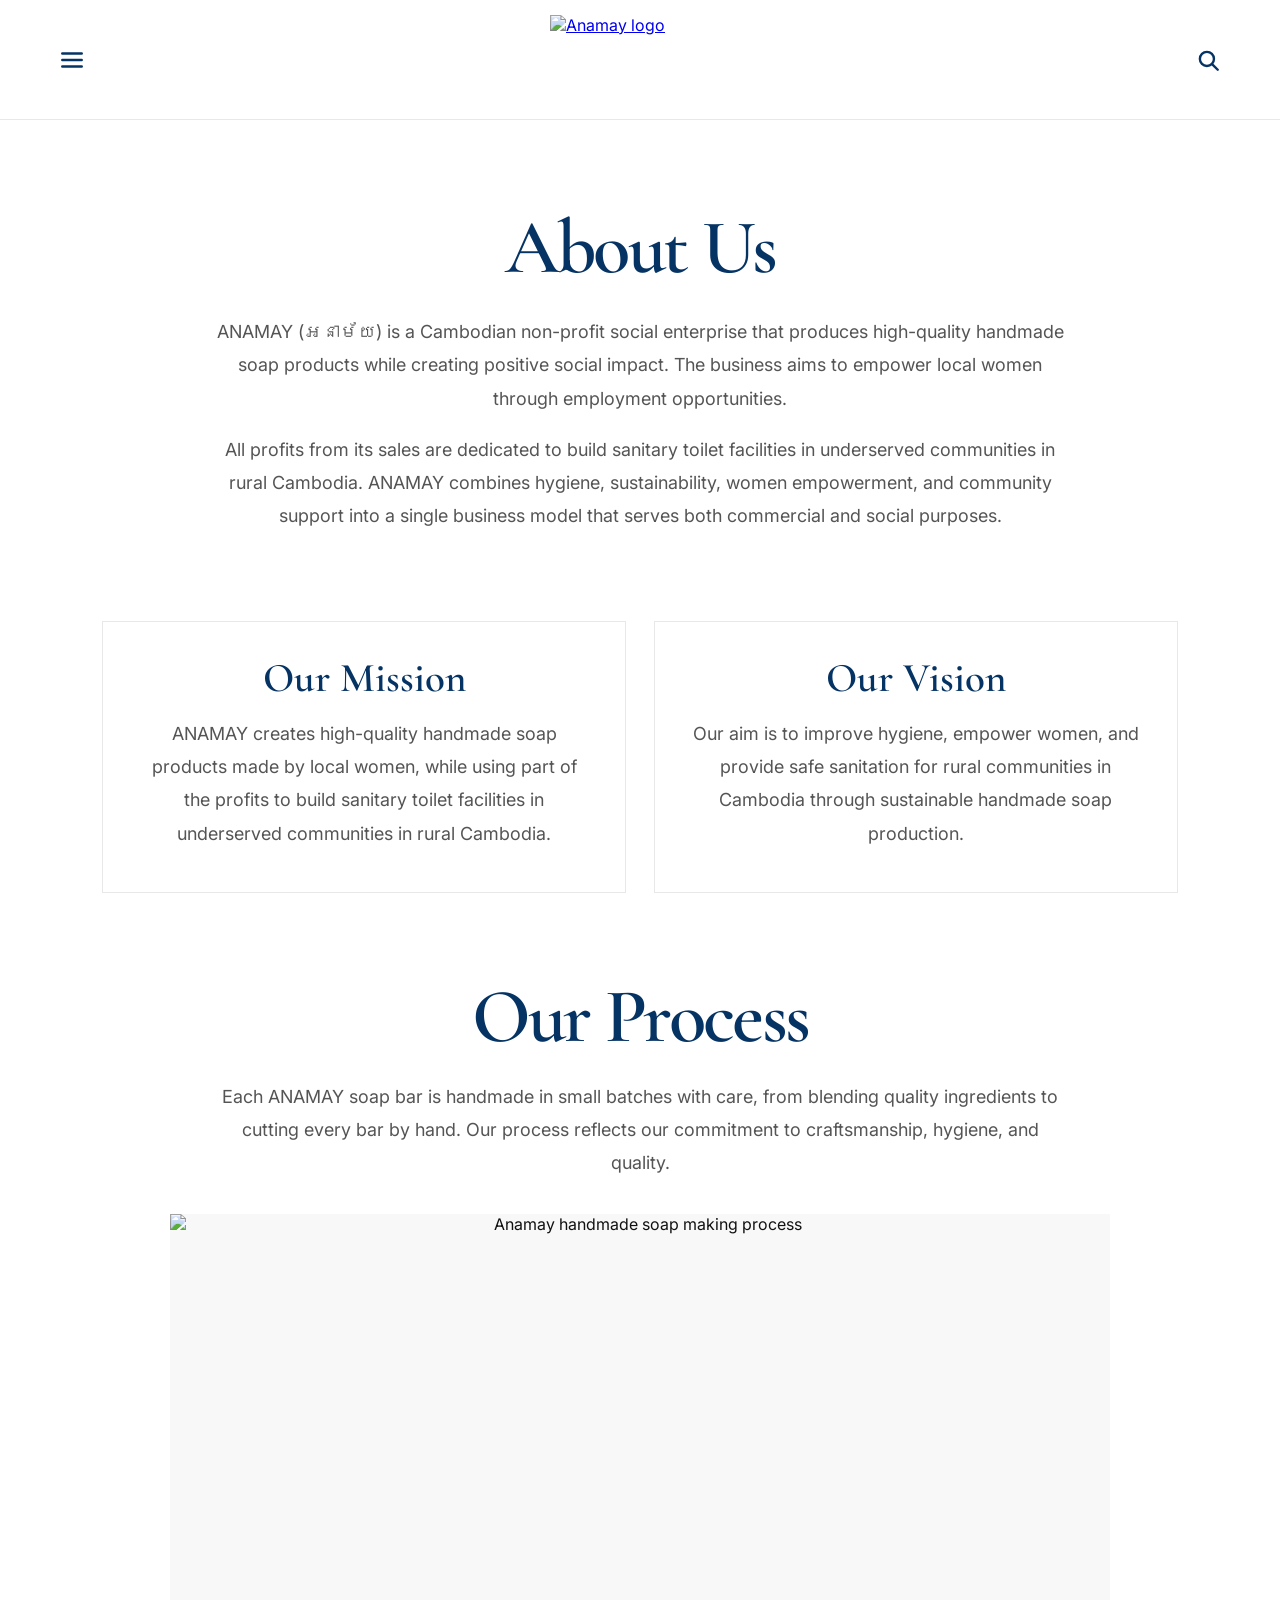
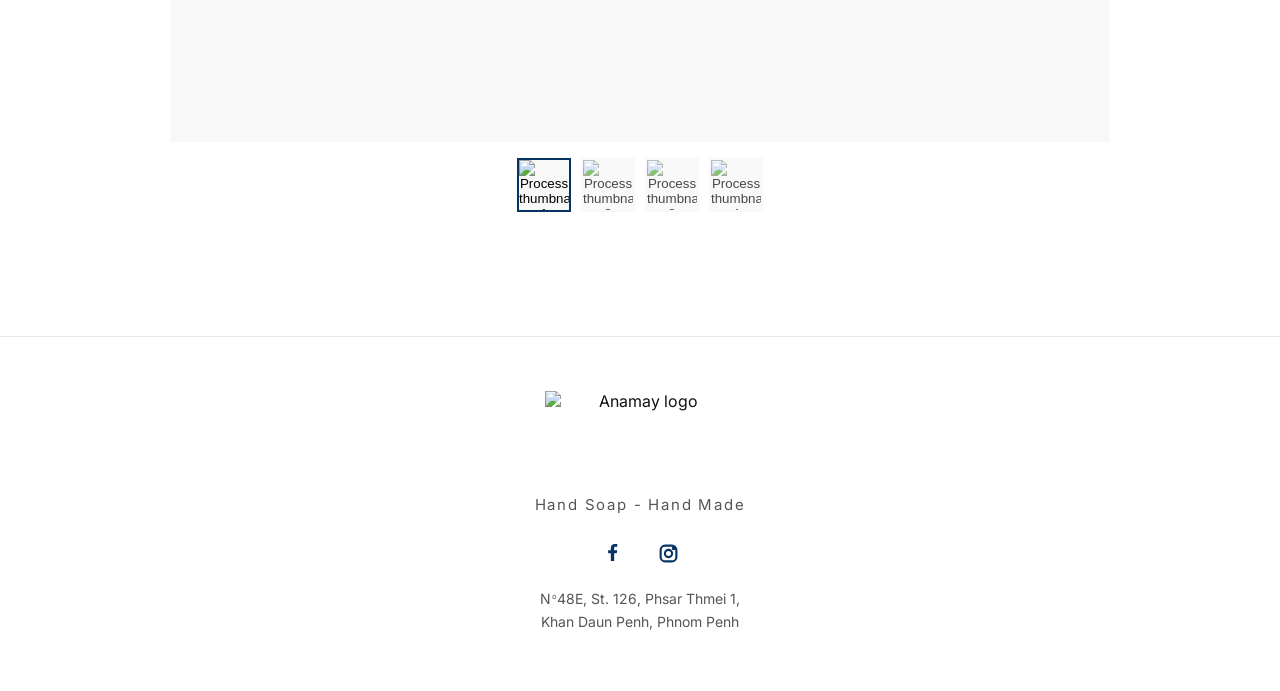
==== about-us/index.html @ 930657c5 "Add files via upload" ====
<!DOCTYPE html>
<html lang="en">
<head>
  <meta charset="UTF-8" />
  <meta name="viewport" content="width=device-width, initial-scale=1.0" />
  <title>About Us | Anamay</title>

  <link rel="preconnect" href="https://fonts.googleapis.com">
  <link rel="preconnect" href="https://fonts.gstatic.com" crossorigin>
  <link href="https://fonts.googleapis.com/css2?family=Cormorant+Garamond:wght@500;600;700&family=Inter:wght@400;500;600;700&display=swap" rel="stylesheet">

  <link rel="stylesheet" href="../styles.css" />
</head>
<body class="about-us-page">
  <header class="site-header">
    <button class="icon-button" id="openMenu" aria-label="Open menu">
      <svg viewBox="0 0 24 24" aria-hidden="true">
        <line x1="3" y1="6" x2="21" y2="6"></line>
        <line x1="3" y1="12" x2="21" y2="12"></line>
        <line x1="3" y1="18" x2="21" y2="18"></line>
      </svg>
    </button>

    <a href="../home/" class="site-logo" aria-label="Anamay home">
      <img src="../images/anamay-logo.png" alt="Anamay logo" />
    </a>

    <div class="header-search">
      <input type="text" class="search-input" id="searchInput" placeholder="Search products..." />
      <div class="search-results" id="searchResults" aria-live="polite"></div>
      <button class="icon-button" id="searchToggle" aria-label="Open search">
        <svg viewBox="0 0 24 24" aria-hidden="true">
          <circle cx="11" cy="11" r="6.5"></circle>
          <line x1="16.2" y1="16.2" x2="21" y2="21"></line>
        </svg>
      </button>
    </div>
  </header>

  <aside class="side-menu" id="sideMenu">
    <button class="close-menu" id="closeMenu" aria-label="Close menu">&times;</button>
    <nav>
      <a href="../home/">Home</a>
      <a href="../about-us/">About Us</a>
      <a href="../our-journey/">Our Journey</a>
      <a href="../our-impact/">Our Impact</a>
    </nav>
  </aside>

  <div class="menu-backdrop" id="menuBackdrop"></div>

  <main class="about-page">
    <section class="about-section">
      <h1>About Us</h1>
      <div class="text-block narrow center-text">
        <p>
          ANAMAY (អនាម័យ) is a Cambodian non-profit social enterprise that produces high-quality handmade soap products while creating positive social impact. The business aims to empower local women through employment opportunities.
        </p>
        <p>
          All profits from its sales are dedicated to build sanitary toilet facilities in underserved communities in rural Cambodia. ANAMAY combines hygiene, sustainability, women empowerment, and community support into a single business model that serves both commercial and social purposes.
        </p>
      </div>
    </section>

    <section class="mission-vision-section">
      <article class="info-card">
        <h2>Our Mission</h2>
        <p>
          ANAMAY creates high-quality handmade soap products made by local women, while using part of the profits to build sanitary toilet facilities in underserved communities in rural Cambodia.
        </p>
      </article>

      <article class="info-card">
        <h2>Our Vision</h2>
        <p>
          Our aim is to improve hygiene, empower women, and provide safe sanitation for rural communities in Cambodia through sustainable handmade soap production.
        </p>
      </article>
    </section>

    <section class="process-section">
      <h2>Our Process</h2>
      <div class="text-block narrow center-text process-intro">
        <p>
          Each ANAMAY soap bar is handmade in small batches with care, from blending quality ingredients to cutting every bar by hand. Our process reflects our commitment to craftsmanship, hygiene, and quality.
        </p>
      </div>

      <div class="gallery process-gallery" data-gallery>
        <div class="main-image-wrap">
          <img class="main-gallery-image" src="../images/process-1.jpg" alt="Anamay handmade soap making process" />
        </div>

        <div class="thumbnail-row" aria-label="Choose process image">
          <button class="thumbnail is-active" data-index="0" data-image="../images/process-1.jpg" aria-label="Process image 1">
            <img src="../images/process-1.jpg" alt="Process thumbnail 1" />
          </button>
          <button class="thumbnail" data-index="1" data-image="../images/process-5.jpg" aria-label="Process image 2">
            <img src="../images/process-5.jpg" alt="Process thumbnail 2" />
          </button>
          <button class="thumbnail" data-index="2" data-image="../images/process-3.jpg" aria-label="Process image 3">
            <img src="../images/process-3.jpg" alt="Process thumbnail 3" />
          </button>
          <button class="thumbnail" data-index="3" data-image="../images/process-4.jpg" aria-label="Process image 4">
            <img src="../images/process-4.jpg" alt="Process thumbnail 4" />
          </button>
        </div>
      </div>
    </section>
  </main>

  <footer class="site-footer">
    <img src="../images/anamay-logo.png" alt="Anamay logo" class="footer-logo" />
    <p class="footer-slogan">Hand Soap - Hand Made</p>

    <div class="social-links">
      <a href="#" data-social="facebook" aria-label="Facebook">
        <svg viewBox="0 0 24 24" aria-hidden="true" class="facebook-icon">
          <path d="M13.6 21V13.7H16.1L16.5 10.8H13.6V8.9C13.6 8.1 13.8 7.5 15 7.5H16.6V4.9C16.3 4.9 15.4 4.8 14.3 4.8C12 4.8 10.4 6.2 10.4 8.7V10.8H7.8V13.7H10.4V21H13.6Z"/>
        </svg>
      </a>

      <a href="#" data-social="instagram" aria-label="Instagram">
        <svg viewBox="0 0 24 24" aria-hidden="true" class="instagram-icon">
          <rect x="5" y="5" width="14" height="14" rx="4" />
          <circle cx="12" cy="12" r="3.2" />
          <circle cx="16.7" cy="7.3" r="0.9" />
        </svg>
      </a>
    </div>

    <p class="footer-address">
      N<sup>o</sup>48E, St. 126, Phsar Thmei 1,
      <br> Khan Daun Penh, Phnom Penh
    </p>
  </footer>

  <script src="../script.js"></script>
</body>
</html>
---- styles.css ----
:root {
  --brand-blue: #053363;
  --white: #ffffff;
  --text: #111111;
  --muted: #555555;
  --border: #e8e8e8;
  --soft: #f8f8f8;
}

* {
  box-sizing: border-box;
}

html {
  scroll-behavior: smooth;
}

body {
  margin: 0;
  background: var(--white);
  color: var(--text);
  font-family: "Inter", Arial, sans-serif;
}

img {
  max-width: 100%;
  display: block;
}

/* SHARED HEADER */
.site-header {
  height: 120px;
  background: var(--white);
  border-bottom: 1px solid var(--border);
  display: flex;
  align-items: center;
  justify-content: space-between;
  padding: 0 4vw;
  position: sticky;
  top: 0;
  z-index: 20;
}

.site-logo {
  position: absolute;
  left: 50%;
  transform: translateX(-50%);
  height: 96px;
  display: flex;
  align-items: center;
  justify-content: center;
}

.site-logo img {
  width: 180px;
  height: 90px;
  object-fit: contain;
}

.icon-button {
  width: 42px;
  height: 42px;
  border: 0;
  background: transparent;
  padding: 8px;
  cursor: pointer;
  color: var(--brand-blue);
}

.icon-button svg {
  width: 100%;
  height: 100%;
  fill: none;
  stroke: currentColor;
  stroke-width: 2.2;
  stroke-linecap: round;
}

.header-search {
  display: flex;
  align-items: center;
  gap: 10px;
}

.search-input {
  width: 0;
  opacity: 0;
  border: 0;
  border-bottom: 1px solid var(--brand-blue);
  outline: 0;
  padding: 8px 0;
  font-family: inherit;
  transition: width 0.25s ease, opacity 0.25s ease;
}

.search-input.is-visible {
  width: 210px;
  opacity: 1;
  padding: 8px 4px;
}

/* PRODUCT SEARCH */
.header-search {
  position: relative;
}

.search-results {
  position: absolute;
  top: 48px;
  right: 0;
  width: 310px;
  background: var(--white);
  border: 1px solid var(--border);
  box-shadow: 0 18px 45px rgba(0, 0, 0, 0.08);
  padding: 8px;
  display: none;
  z-index: 60;
}

.search-results.is-visible {
  display: block;
}

.search-result-item {
  display: grid;
  grid-template-columns: 48px 1fr;
  gap: 12px;
  align-items: center;
  padding: 10px;
  text-decoration: none;
  color: var(--text);
  transition: background 0.2s ease;
}

.search-result-item:hover {
  background: var(--soft);
}

.search-result-item img {
  width: 48px;
  height: 48px;
  object-fit: cover;
  background: var(--soft);
}

.search-result-item strong {
  display: block;
  color: var(--brand-blue);
  font-family: "Cormorant Garamond", serif;
  font-size: 20px;
  line-height: 1;
  font-weight: 600;
}

.search-result-item span {
  display: block;
  margin-top: 5px;
  color: var(--muted);
  font-size: 13px;
}

.search-empty {
  padding: 14px 12px;
  color: var(--muted);
  font-size: 14px;
  text-align: left;
}

@media (max-width: 900px) {
  .search-results {
    width: min(310px, 82vw);
    top: 46px;
  }
}


.side-menu {
  position: fixed;
  top: 0;
  left: -340px;
  width: 320px;
  max-width: 85vw;
  height: 100vh;
  background: var(--white);
  z-index: 40;
  padding: 36px 32px;
  transition: left 0.3s ease;
  border-right: 1px solid var(--border);
}

.side-menu.is-open {
  left: 0;
}

.close-menu {
  border: 0;
  background: transparent;
  color: var(--brand-blue);
  font-size: 34px;
  cursor: pointer;
  margin-bottom: 52px;
}

.side-menu nav {
  display: flex;
  flex-direction: column;
  gap: 26px;
}

.side-menu a {
  color: var(--brand-blue);
  text-decoration: none;
  font-family: "Cormorant Garamond", serif;
  font-size: 32px;
}

.menu-backdrop {
  position: fixed;
  inset: 0;
  background: rgba(0, 0, 0, 0.2);
  z-index: 30;
  opacity: 0;
  pointer-events: none;
  transition: opacity 0.3s ease;
}

.menu-backdrop.is-visible {
  opacity: 1;
  pointer-events: auto;
}

/* HOME */
.hero {
  min-height: calc(100vh - 120px);
  display: grid;
  grid-template-columns: 44% 56%;
  background: var(--white);
}

.hero-copy {
  display: flex;
  flex-direction: column;
  justify-content: center;
  padding: 6vw 3.5vw 6vw 8vw;
}

.eyebrow {
  margin: 0 0 18px;
  color: var(--brand-blue);
  font-size: 14px;
  letter-spacing: 0.28em;
  text-transform: uppercase;
  font-weight: 700;
}

.hero h1 {
  margin: 0;
  color: var(--brand-blue);
  font-family: "Cormorant Garamond", serif;
  font-size: clamp(64px, 6.8vw, 124px);
  line-height: 0.94;
  font-weight: 600;
  letter-spacing: -0.035em;
}

.hero-description {
  max-width: 520px;
  margin: 28px 0 34px;
  color: var(--muted);
  font-size: 18px;
  line-height: 1.75;
}

.primary-button,
.product-button {
  display: inline-flex;
  align-items: center;
  justify-content: center;
  background: var(--brand-blue);
  color: var(--white);
  text-decoration: none;
  text-transform: uppercase;
  letter-spacing: 0.08em;
  font-size: 13px;
  font-weight: 700;
  min-height: 56px;
  padding: 0 34px;
  width: fit-content;
  transition: opacity 0.2s ease;
}

.primary-button:hover,
.product-button:hover {
  opacity: 0.86;
}

.hero-image {
  height: calc(100vh - 120px);
  min-height: 650px;
  overflow: hidden;
}

.hero-image img {
  width: 100%;
  height: 100%;
  object-fit: cover;
  object-position: center 58%;
}

.products {
  padding: 90px 6vw 120px;
}

.products h2 {
  margin: 0 0 58px;
  color: var(--brand-blue);
  text-align: center;
  font-family: "Cormorant Garamond", serif;
  font-size: 46px;
  font-weight: 500;
}

.product-grid {
  display: grid;
  grid-template-columns: repeat(3, minmax(0, 1fr));
  gap: 52px;
  max-width: 1220px;
  margin: 0 auto;
}

.product-card {
  text-align: center;
}

.product-image {
  display: block;
  aspect-ratio: 4 / 5;
  background: var(--soft);
  overflow: hidden;
  margin-bottom: 24px;
}

.product-image img {
  width: 100%;
  height: 100%;
  object-fit: cover;
  object-position: center 56%;
  transition: transform 0.35s ease;
}

.product-card:hover .product-image img {
  transform: scale(1.03);
}

.product-card h3 {
  margin: 0 0 10px;
  font-family: "Cormorant Garamond", serif;
  font-size: 24px;
  color: var(--text);
  font-weight: 500;
}

.price {
  margin: 0 0 20px;
  color: var(--brand-blue);
  font-size: 16px;
  font-weight: 600;
}

.product-button {
  min-height: 48px;
  padding: 0 26px;
  font-size: 12px;
}

/* CLEAN CONTENT PAGES */
.about-page,
.impact-page {
  padding: 0 8vw 120px;
}

.about-section,
.process-section,
.impact-section {
  max-width: 980px;
  margin: 0 auto;
  padding-top: 88px;
  text-align: center;
}

.about-section h1,
.process-section h2,
.impact-section h1,
.impact-section h2,
.journey-clean-block h2 {
  margin: 0;
  color: var(--brand-blue);
  font-family: "Cormorant Garamond", serif;
  font-size: clamp(56px, 6vw, 96px);
  line-height: 0.95;
  font-weight: 600;
  letter-spacing: -0.035em;
  text-align: center;
}

.text-block p,
.info-card p,
.impact-text p,
.journey-clean-block p {
  color: var(--muted);
  font-size: 18px;
  line-height: 1.85;
}

.text-block p,
.impact-text p,
.journey-clean-block p {
  margin: 0 0 18px;
}

.narrow {
  max-width: 850px;
  margin-left: auto;
  margin-right: auto;
}

.center-text {
  text-align: center;
}

.about-section .text-block {
  margin-top: 30px;
}

.mission-vision-section {
  display: grid;
  grid-template-columns: repeat(2, minmax(0, 1fr));
  gap: 28px;
  padding-top: 70px;
}

.info-card {
  border: 1px solid var(--border);
  padding: 36px 36px 42px;
  background: var(--white);
  text-align: center;
}

.info-card h2 {
  margin: 0 0 18px;
  color: var(--brand-blue);
  font-family: "Cormorant Garamond", serif;
  font-size: clamp(34px, 3.2vw, 52px);
  line-height: 1;
  font-weight: 600;
}

.info-card p {
  margin: 0;
}

.process-intro,
.impact-text {
  max-width: 860px;
  margin: 26px auto 34px;
}

.journey-page {
  min-height: calc(100vh - 120px);
}

.journey-clean-section {
  max-width: 980px;
  margin: 0 auto;
  padding: 82px 0 120px;
  text-align: center;
}

.journey-clean-block {
  max-width: 860px;
  margin: 0 auto 54px;
  padding-bottom: 54px;
  border-bottom: 1px solid var(--border);
  text-align: center;
}

.journey-clean-block:last-child {
  margin-bottom: 0;
  padding-bottom: 0;
  border-bottom: 0;
}

.journey-clean-block h2 {
  margin-bottom: 18px;
  font-size: clamp(38px, 4vw, 62px);
}

.journey-clean-block p {
  margin: 0;
}

.impact-section-divider {
  margin-top: 86px;
  padding-top: 86px;
  border-top: 1px solid var(--border);
}

/* SHARED GALLERIES */
.gallery {
  max-width: 940px;
  margin: 0 auto;
}

.main-image-wrap {
  width: 100%;
  aspect-ratio: 16 / 9;
  background: var(--soft);
  overflow: hidden;
}

.main-gallery-image,
.main-impact-image,
.main-process-image {
  width: 100%;
  height: 100%;
  object-fit: cover;
  object-position: center;
}

.thumbnail-row {
  width: 100%;
  display: flex;
  justify-content: center;
  gap: 10px;
  margin: 16px auto 0;
  overflow-x: auto;
  padding-bottom: 4px;
}

.thumbnail {
  min-width: 54px;
  width: 54px;
  height: 54px;
  border: 2px solid transparent;
  padding: 0;
  background: var(--soft);
  cursor: pointer;
  overflow: hidden;
  opacity: 0.72;
  transition: border-color 0.2s ease, opacity 0.2s ease;
}

.thumbnail img {
  width: 100%;
  height: 100%;
  object-fit: cover;
}

.thumbnail:hover {
  opacity: 1;
}

.thumbnail.is-active {
  border-color: var(--brand-blue);
  opacity: 1;
}

/* PRODUCT DETAIL */
.product-page {
  min-height: calc(100vh - 120px);
  display: grid;
  grid-template-columns: 52% 48%;
  align-items: center;
  gap: 6vw;
  padding: 70px 8vw;
}

.product-gallery {
  width: 100%;
  max-width: none;
}

.product-main-wrap {
  width: min(100%, 640px);
  aspect-ratio: 4 / 5;
  margin: 0 auto;
}

.main-product-image {
  width: 100%;
  height: 100%;
  object-fit: cover;
  object-position: center;
}

.product-gallery .thumbnail-row {
  width: min(100%, 640px);
}

.product-info {
  max-width: 560px;
}

.product-info h1 {
  margin: 0 0 22px;
  color: var(--brand-blue);
  font-family: "Cormorant Garamond", serif;
  font-size: clamp(58px, 7vw, 112px);
  line-height: 0.95;
  font-weight: 600;
  letter-spacing: -0.035em;
}

.product-detail-price {
  color: var(--brand-blue);
  font-size: 24px;
  font-weight: 700;
  margin-bottom: 44px;
}

.info-block,
.size-block,
.inquiry-block {
  padding-top: 26px;
  border-top: 1px solid var(--border);
  margin-top: 26px;
}

.info-block h2,
.size-block h2,
.inquiry-block h2 {
  margin: 0 0 16px;
  color: var(--brand-blue);
  font-size: 14px;
  letter-spacing: 0.18em;
  text-transform: uppercase;
}

.info-block ul {
  list-style: none;
  padding: 0;
  margin: 0;
}

.info-block li {
  color: var(--muted);
  font-size: 18px;
  line-height: 1.9;
}

.size-options {
  display: flex;
  gap: 12px;
  flex-wrap: wrap;
}

.size-option {
  min-width: 110px;
  height: 48px;
  border: 1px solid var(--brand-blue);
  background: var(--white);
  color: var(--brand-blue);
  font-family: inherit;
  font-weight: 700;
  cursor: pointer;
  transition: background 0.2s ease, color 0.2s ease;
}

.size-option.is-selected {
  background: var(--brand-blue);
  color: var(--white);
}

/* SHARED SOCIAL ICONS */
.social-links,
.inquiry-icons {
  display: flex;
  justify-content: center;
  align-items: center;
  gap: 22px;
}

.inquiry-icons {
  justify-content: flex-start;
  gap: 18px;
}

.social-links {
  margin-bottom: 18px;
}

.social-links a,
.inquiry-icons a {
  color: var(--brand-blue);
  width: 34px;
  height: 34px;
  display: inline-flex;
  align-items: center;
  justify-content: center;
  line-height: 0;
}

.social-links svg,
.inquiry-icons svg {
  display: block;
}

.facebook-icon {
  width: 25px;
  height: 25px;
  transform: translateY(-2px);
}

.facebook-icon path {
  fill: currentColor;
}

.instagram-icon {
  width: 27px;
  height: 27px;
  fill: none;
  stroke: currentColor;
  stroke-width: 1.9;
  stroke-linecap: round;
  stroke-linejoin: round;
  transform: translateY(0);
}

.telegram-icon {
  width: 28px;
  height: 28px;
  transform: translateY(-1px);
}

.telegram-icon path {
  fill: currentColor;
}

/* SHARED FOOTER */
.site-footer {
  border-top: 1px solid var(--border);
  padding: 54px 24px 58px;
  text-align: center;
}

.footer-logo {
  width: 190px;
  height: 96px;
  object-fit: contain;
  margin: 0 auto 8px;
}

.footer-slogan {
  margin: 0 0 22px;
  color: var(--muted);
  font-size: 15px;
  letter-spacing: 0.12em;
}

.footer-address {
  margin: 0;
  color: var(--muted);
  font-size: 14px;
  line-height: 1.6;
}

.footer-address sup {
  font-size: 0.55em;
  vertical-align: super;
  margin-left: 1px;
}

/* MOBILE */
@media (max-width: 900px) {
  .site-header {
    height: 96px;
    padding: 0 22px;
  }

  .site-logo {
    height: 82px;
  }

  .site-logo img {
    width: 148px;
    height: 76px;
  }

  .search-input.is-visible {
    width: 135px;
  }

  .hero {
    min-height: auto;
    grid-template-columns: 1fr;
  }

  .hero-copy {
    padding: 46px 24px 58px;
    order: 2;
  }

  .hero h1 {
    font-size: clamp(46px, 13vw, 68px);
  }

  .hero-description {
    font-size: 16px;
    margin: 24px 0 30px;
  }

  .hero-image {
    order: 1;
    height: 70vh;
    min-height: 480px;
  }

  .products {
    padding: 70px 22px 90px;
  }

  .product-grid {
    grid-template-columns: 1fr;
    gap: 54px;
  }

  .about-page,
  .impact-page {
    padding: 0 24px 86px;
  }

  .about-section,
  .process-section,
  .impact-section {
    padding-top: 62px;
  }

  .about-section h1,
  .process-section h2,
  .impact-section h1,
  .impact-section h2 {
    font-size: clamp(42px, 11vw, 64px);
  }

  .text-block p,
  .info-card p,
  .impact-text p,
  .journey-clean-block p {
    font-size: 16px;
  }

  .mission-vision-section {
    grid-template-columns: 1fr;
    gap: 18px;
    padding-top: 48px;
  }

  .info-card {
    padding: 28px 24px 32px;
  }

  .journey-clean-section {
    padding-top: 58px;
    padding-bottom: 86px;
  }

  .journey-clean-block {
    padding-bottom: 42px;
    margin-bottom: 42px;
  }

  .journey-clean-block h2 {
    font-size: clamp(34px, 10vw, 48px);
  }

  .impact-section-divider {
    margin-top: 58px;
    padding-top: 58px;
  }

  .main-image-wrap {
    aspect-ratio: 4 / 5;
  }

  .thumbnail-row {
    justify-content: flex-start;
  }

  .thumbnail {
    min-width: 52px;
    width: 52px;
    height: 52px;
  }

  .product-page {
    grid-template-columns: 1fr;
    gap: 44px;
    padding: 30px 22px 70px;
  }

  .product-main-wrap {
    width: 100%;
    aspect-ratio: 4 / 5;
  }

  .product-gallery .thumbnail-row {
    width: 100%;
  }

  .product-info {
    max-width: none;
  }

  .product-info h1 {
    font-size: clamp(52px, 15vw, 76px);
  }

  .product-detail-price {
    margin-bottom: 34px;
  }

  .footer-logo {
    width: 175px;
    height: 88px;
  }
}


/* PAGE-SPECIFIC REFINEMENTS FOR GITHUB READY VERSION */
.home-page .side-menu a[href="../home/"],
.about-us-page .side-menu a[href="../about-us/"],
.our-journey-page .side-menu a[href="../our-journey/"],
.our-impact-page .side-menu a[href="../our-impact/"] {
  font-weight: 700;
}

.about-us-page .about-section {
  padding-top: 92px;
}

.our-journey-page .journey-clean-section {
  max-width: 980px;
}

.our-journey-page .journey-clean-block h2,
.our-impact-page .impact-section h1,
.our-impact-page .impact-section h2 {
  color: var(--brand-blue);
}

.our-impact-page .impact-section {
  padding-top: 92px;
}

.product-detail-page .site-header {
  position: sticky;
}

.product-detail-page .product-page {
  padding-top: 88px;
  padding-bottom: 96px;
}

.turmeric-page .product-info h1,
.jasmine-page .product-info h1 {
  max-width: 620px;
}

@media (max-width: 900px) {
  .product-detail-page .product-page {
    padding-top: 38px;
  }

  .about-us-page .about-section,
  .our-impact-page .impact-section {
    padding-top: 64px;
  }
}
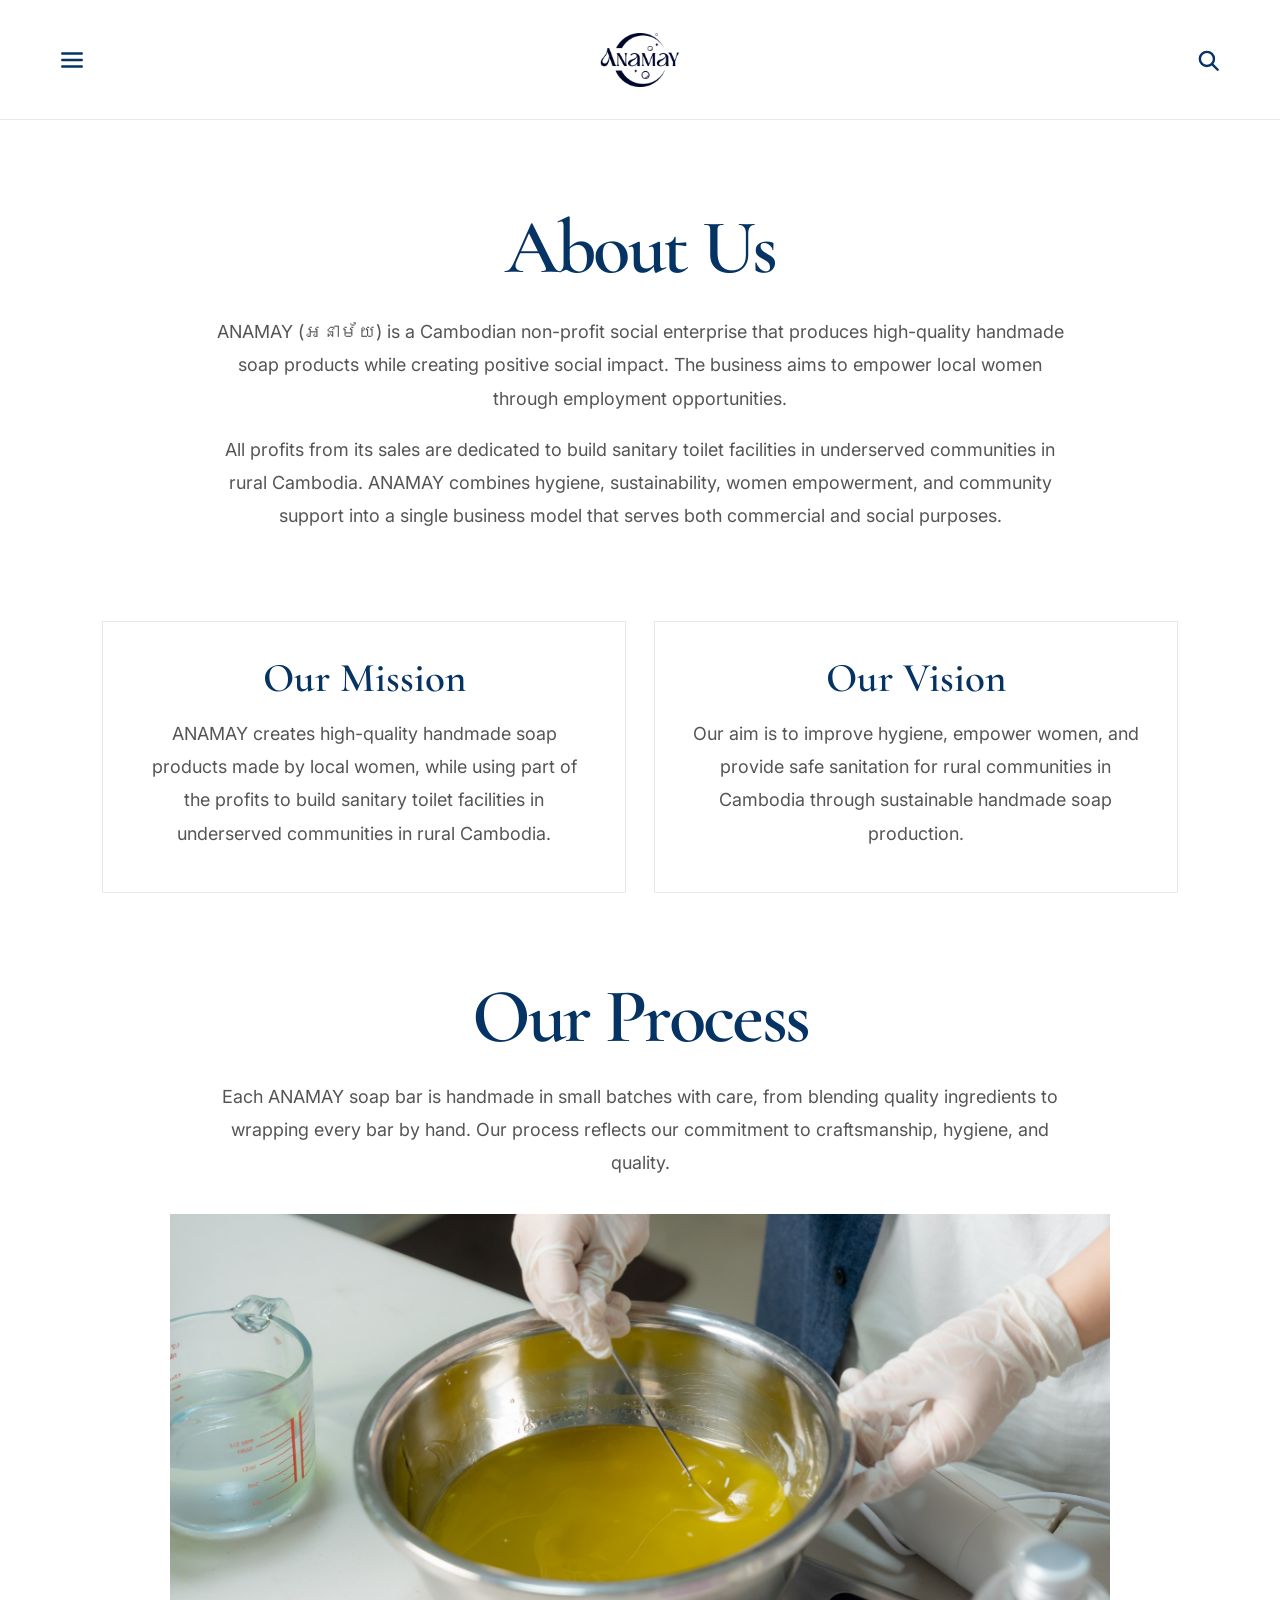
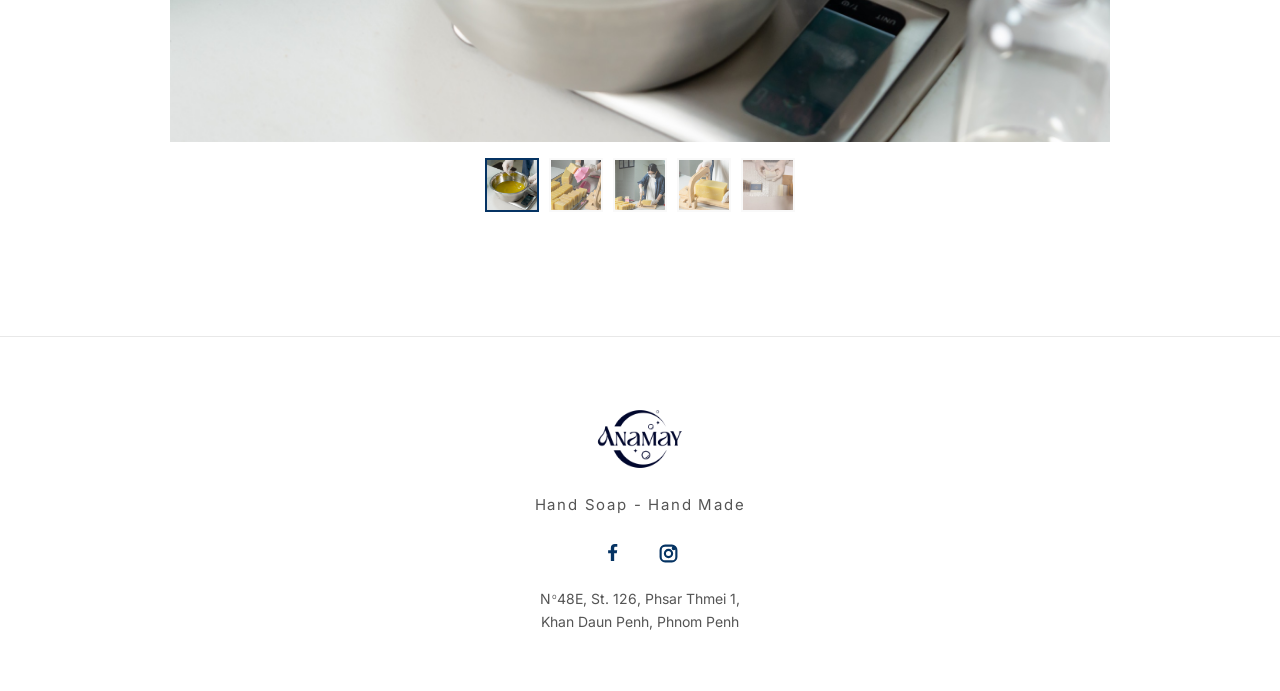
==== commit 40438593: "Update on Photo" ====
--- a/about-us/index.html
+++ b/about-us/index.html
@@ -82,7 +82,7 @@
       <h2>Our Process</h2>
       <div class="text-block narrow center-text process-intro">
         <p>
-          Each ANAMAY soap bar is handmade in small batches with care, from blending quality ingredients to cutting every bar by hand. Our process reflects our commitment to craftsmanship, hygiene, and quality.
+          Each ANAMAY soap bar is handmade in small batches with care, from blending quality ingredients to wrapping every bar by hand. Our process reflects our commitment to craftsmanship, hygiene, and quality.
         </p>
       </div>
 
@@ -103,6 +103,9 @@
           </button>
           <button class="thumbnail" data-index="3" data-image="../images/process-4.jpg" aria-label="Process image 4">
             <img src="../images/process-4.jpg" alt="Process thumbnail 4" />
+          </button>
+          <button class="thumbnail" data-index="3" data-image="../images/process-6.jpeg" aria-label="Process image 4">
+            <img src="../images/process-6.jpeg" alt="Process thumbnail 5" />
           </button>
         </div>
       </div>
--- a/styles.css
+++ b/styles.css
@@ -976,3 +976,36 @@
     padding-top: 64px;
   }
 }
+
+
+/* JOURNEY AWARENESS SECTION */
+.our-journey-page .journey-awareness-gallery {
+  margin-top: 38px;
+}
+
+.our-journey-page .journey-awareness-gallery .main-image-wrap {
+  aspect-ratio: 16 / 9;
+}
+
+.our-journey-page .journey-clean-block h2 {
+  font-size: clamp(38px, 4vw, 62px);
+}
+
+.our-journey-page .journey-clean-block p {
+  font-size: 18px;
+  line-height: 1.85;
+}
+
+@media (max-width: 900px) {
+  .our-journey-page .journey-awareness-gallery {
+    margin-top: 30px;
+  }
+
+  .our-journey-page .journey-awareness-gallery .main-image-wrap {
+    aspect-ratio: 4 / 5;
+  }
+
+  .our-journey-page .journey-clean-block p {
+    font-size: 16px;
+  }
+}
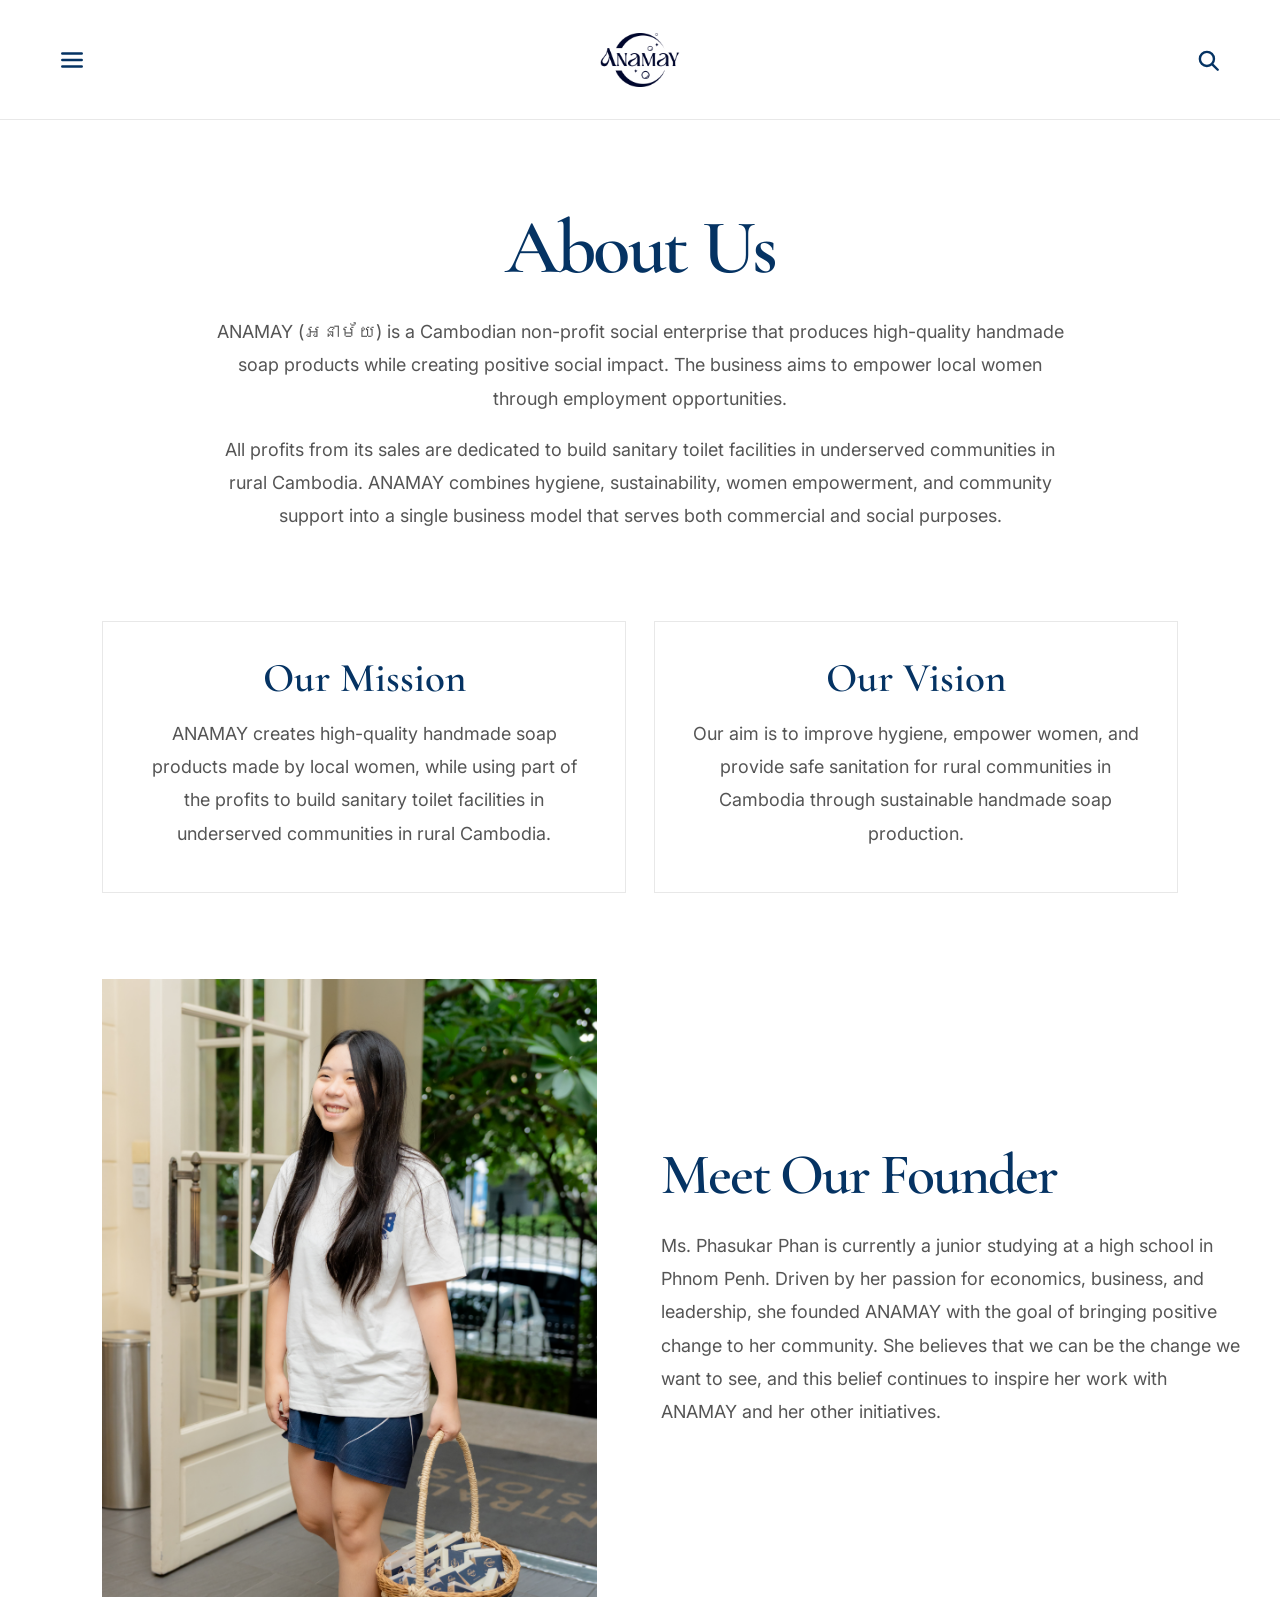
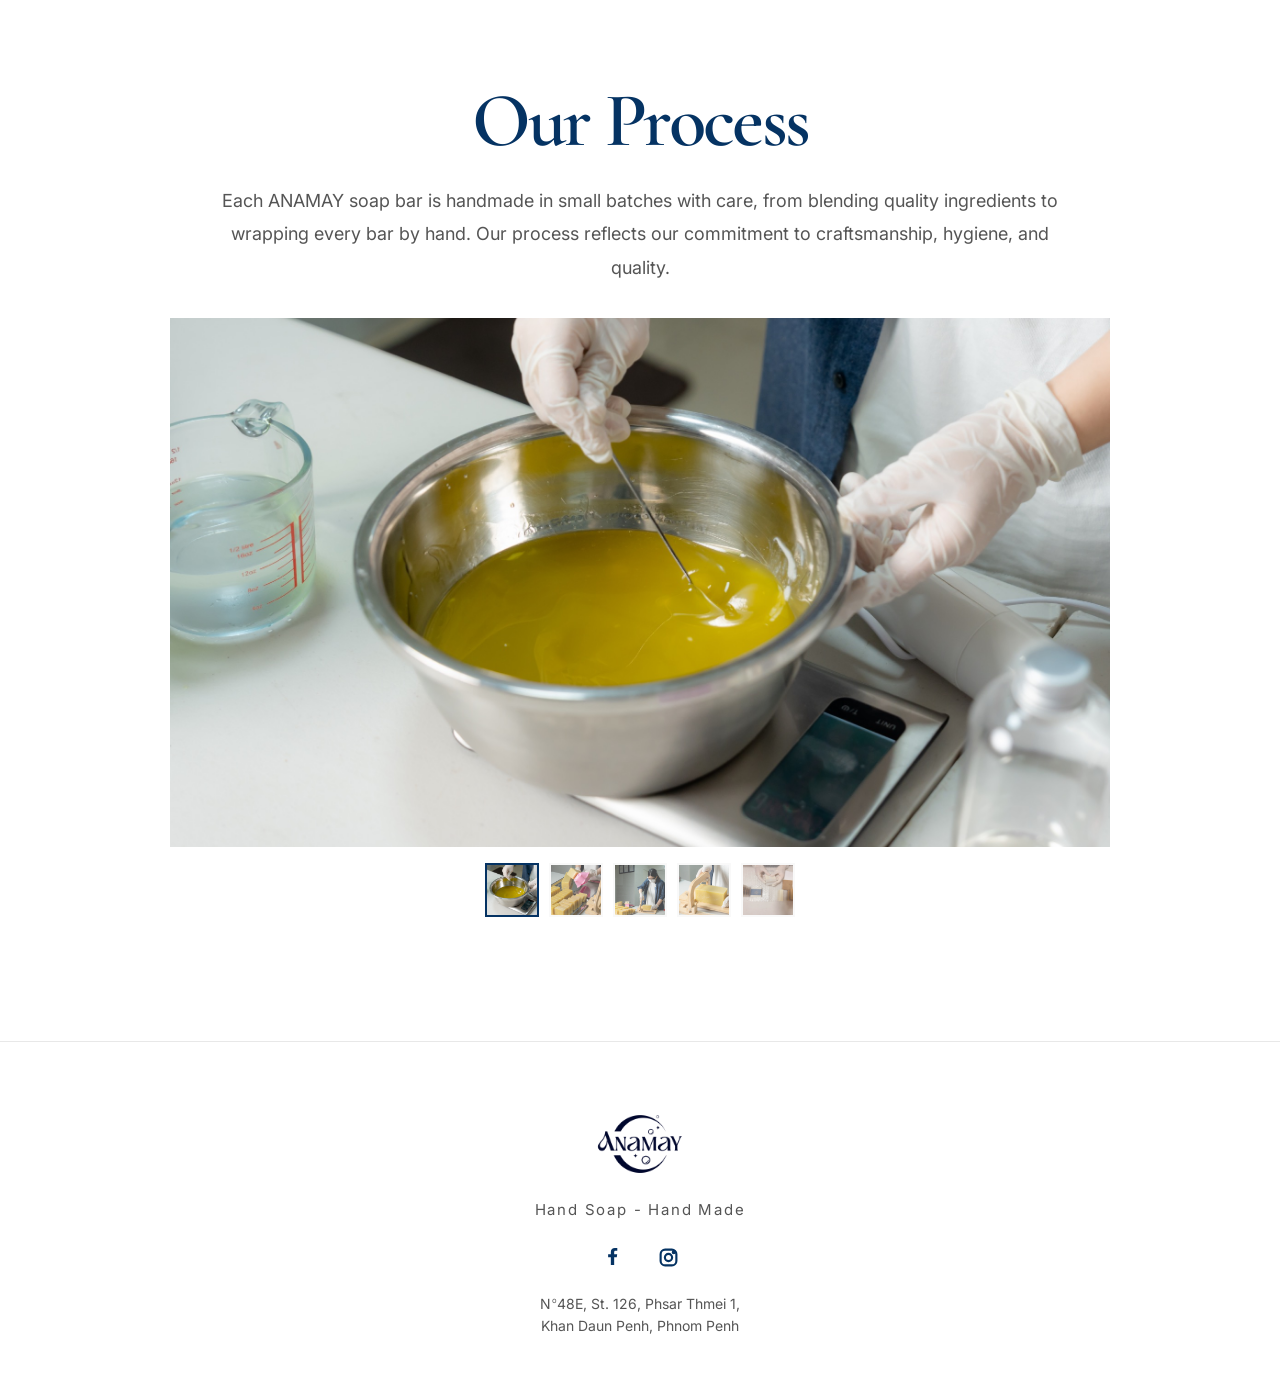
==== commit 71eb4e63: "Founder Update" ====
--- a/about-us/index.html
+++ b/about-us/index.html
@@ -77,7 +77,19 @@
         </p>
       </article>
     </section>
+    <section class="founder-section">
+      <div class="founder-image">
+        <img src="../images/founder-ms-phasukar-phan.jpg" alt="Ms. Phasukar Phan, Founder of ANAMAY" />
+      </div>
 
+      <div class="founder-content">
+        <h2>Meet Our Founder
+        </h2>
+        <p>
+          Ms. Phasukar Phan is currently a junior studying at a high school in Phnom Penh. Driven by her passion for economics, business, and leadership, she founded ANAMAY with the goal of bringing positive change to her community. She believes that we can be the change we want to see, and this belief continues to inspire her work with ANAMAY and her other initiatives.
+        </p>
+      </div>
+    </section>
     <section class="process-section">
       <h2>Our Process</h2>
       <div class="text-block narrow center-text process-intro">
--- a/styles.css
+++ b/styles.css
@@ -1009,3 +1009,121 @@
     font-size: 16px;
   }
 }
+@media (max-width: 900px) {
+  /* Show full image and remove empty space under slideshow photos */
+  .impact-gallery .main-image-wrap,
+  .process-gallery .main-image-wrap,
+  .our-journey-page .journey-awareness-gallery .main-image-wrap {
+    aspect-ratio: auto;
+    height: auto;
+    overflow: hidden;
+  }
+
+  .impact-gallery .main-gallery-image,
+  .impact-gallery .main-impact-image,
+  .process-gallery .main-gallery-image,
+  .process-gallery .main-process-image,
+  .our-journey-page .journey-awareness-gallery .main-gallery-image {
+    display: block;
+    width: 100%;
+    height: auto;
+    object-fit: contain;
+  }
+
+  /* Center thumbnails on mobile */
+  .impact-gallery .thumbnail-row,
+  .process-gallery .thumbnail-row,
+  .our-journey-page .journey-awareness-gallery .thumbnail-row {
+    justify-content: center;
+  }
+}
+/* MEET OUR FOUNDER */
+.founder-section {
+  max-width: 1120px;
+  margin: 86px auto 0;
+  display: grid;
+  grid-template-columns: 46% 54%;
+  gap: 64px;
+  align-items: center;
+}
+
+.founder-image {
+  width: 100%;
+  aspect-ratio: 4 / 5;
+  overflow: hidden;
+  background: var(--soft);
+}
+
+.founder-image img {
+  width: 100%;
+  height: 100%;
+  object-fit: cover;
+  object-position: center;
+}
+
+.founder-content {
+  width: 100%;
+  max-width: 700px;
+  justify-self: center;
+  align-self: center;
+  text-align: left;
+}
+
+.founder-content h2 {
+  margin: 0 0 24px;
+  color: var(--brand-blue);
+  font-family: "Cormorant Garamond", serif;
+  font-size: clamp(52px, 4.5vw, 76px);
+  line-height: 1;
+  font-weight: 600;
+  letter-spacing: -0.035em;
+  white-space: nowrap;
+  text-align: left;
+}
+
+.founder-content p {
+  margin: 0;
+  color: var(--muted);
+  font-size: 18px;
+  line-height: 1.85;
+  max-width: 640px;
+  text-align: left;
+}
+/* MOBILE */
+@media (max-width: 900px) {
+  .about-us-page .founder-section {
+    grid-template-columns: 1fr;
+    gap: 28px;
+  }
+
+  .about-us-page .founder-content {
+    order: 1;
+    width: 100%;
+    max-width: 100%;
+    justify-self: center;
+    text-align: center;
+  }
+
+  .about-us-page .founder-content h2 {
+    text-align: center;
+    white-space: normal;
+    font-size: clamp(38px, 10vw, 52px);
+    line-height: 1;
+    margin-bottom: 16px;
+  }
+
+  .about-us-page .founder-content p {
+    margin: 0 auto;
+    max-width: 100%;
+    text-align: center;
+    font-size: 15.5px;
+    line-height: 1.7;
+  }
+
+  .about-us-page .founder-image {
+    order: 2;
+    width: 82%;
+    max-width: 360px;
+    margin: 0 auto;
+  }
+}
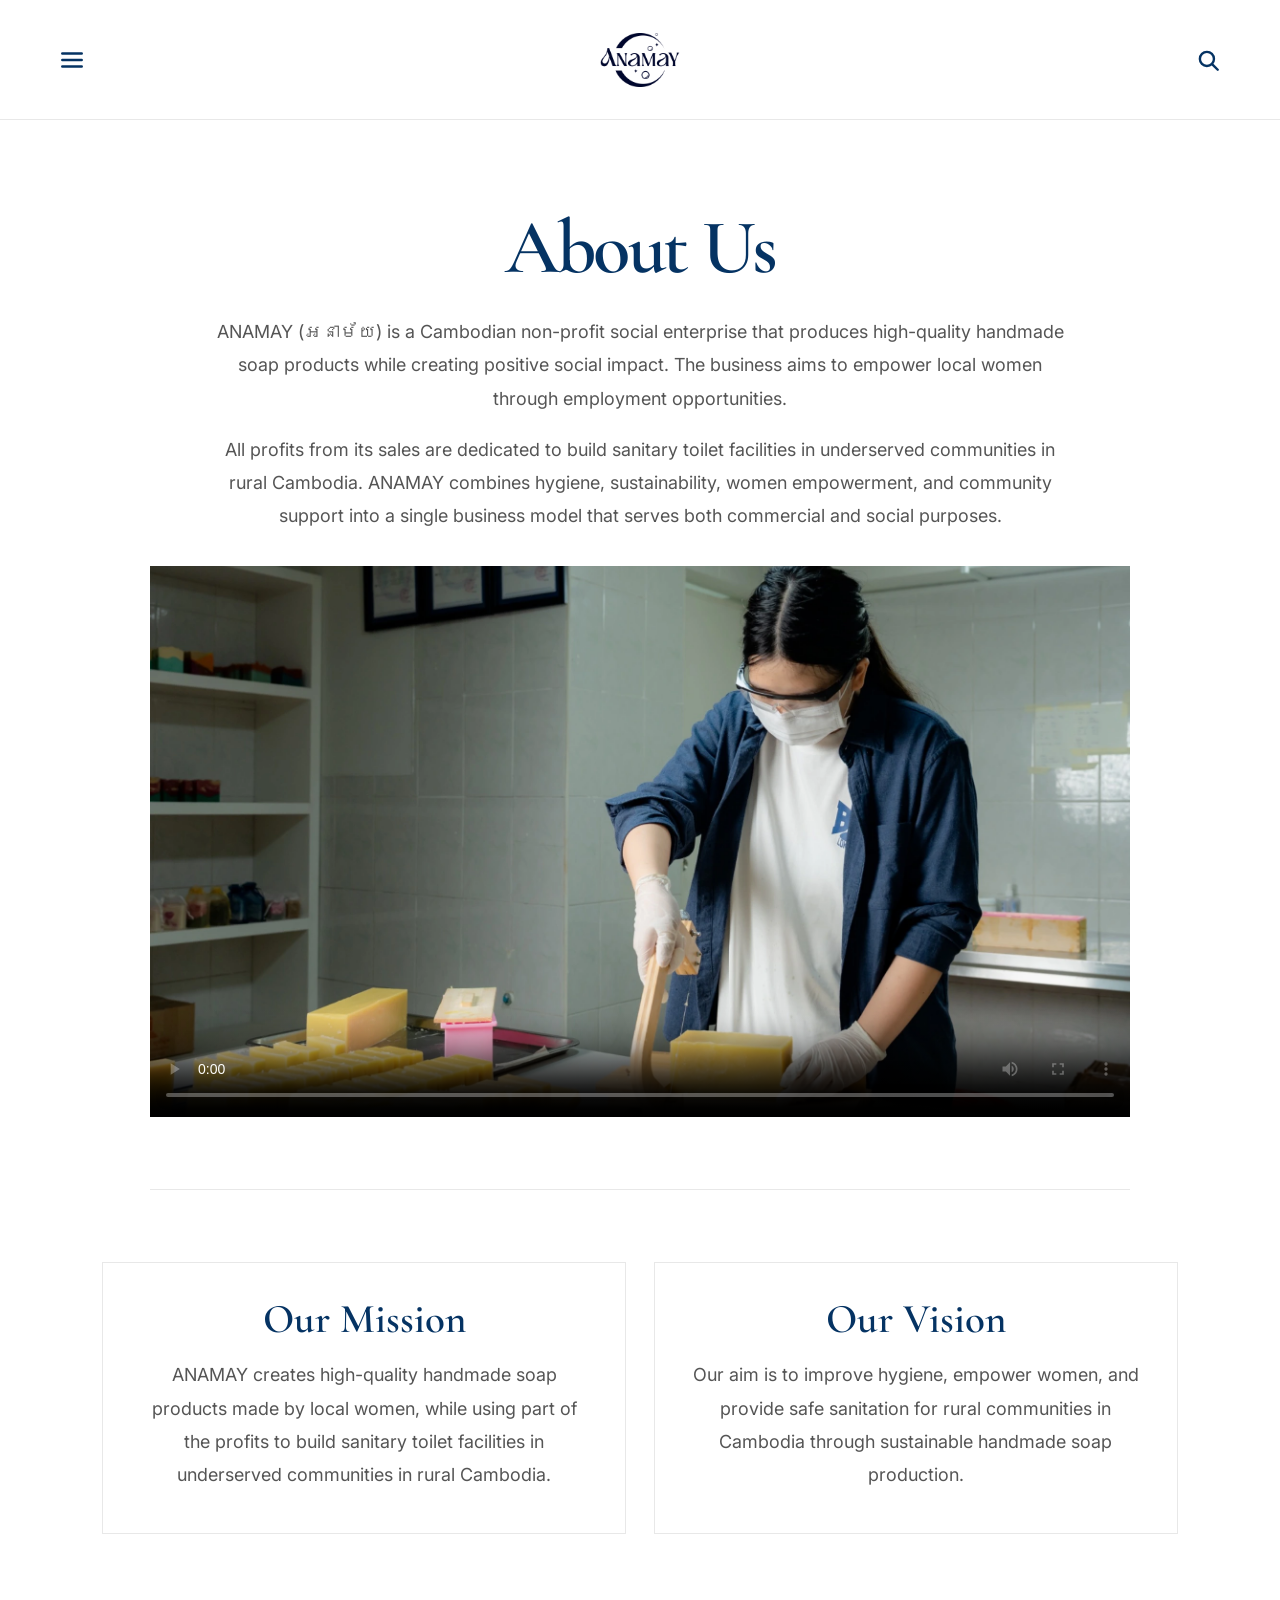
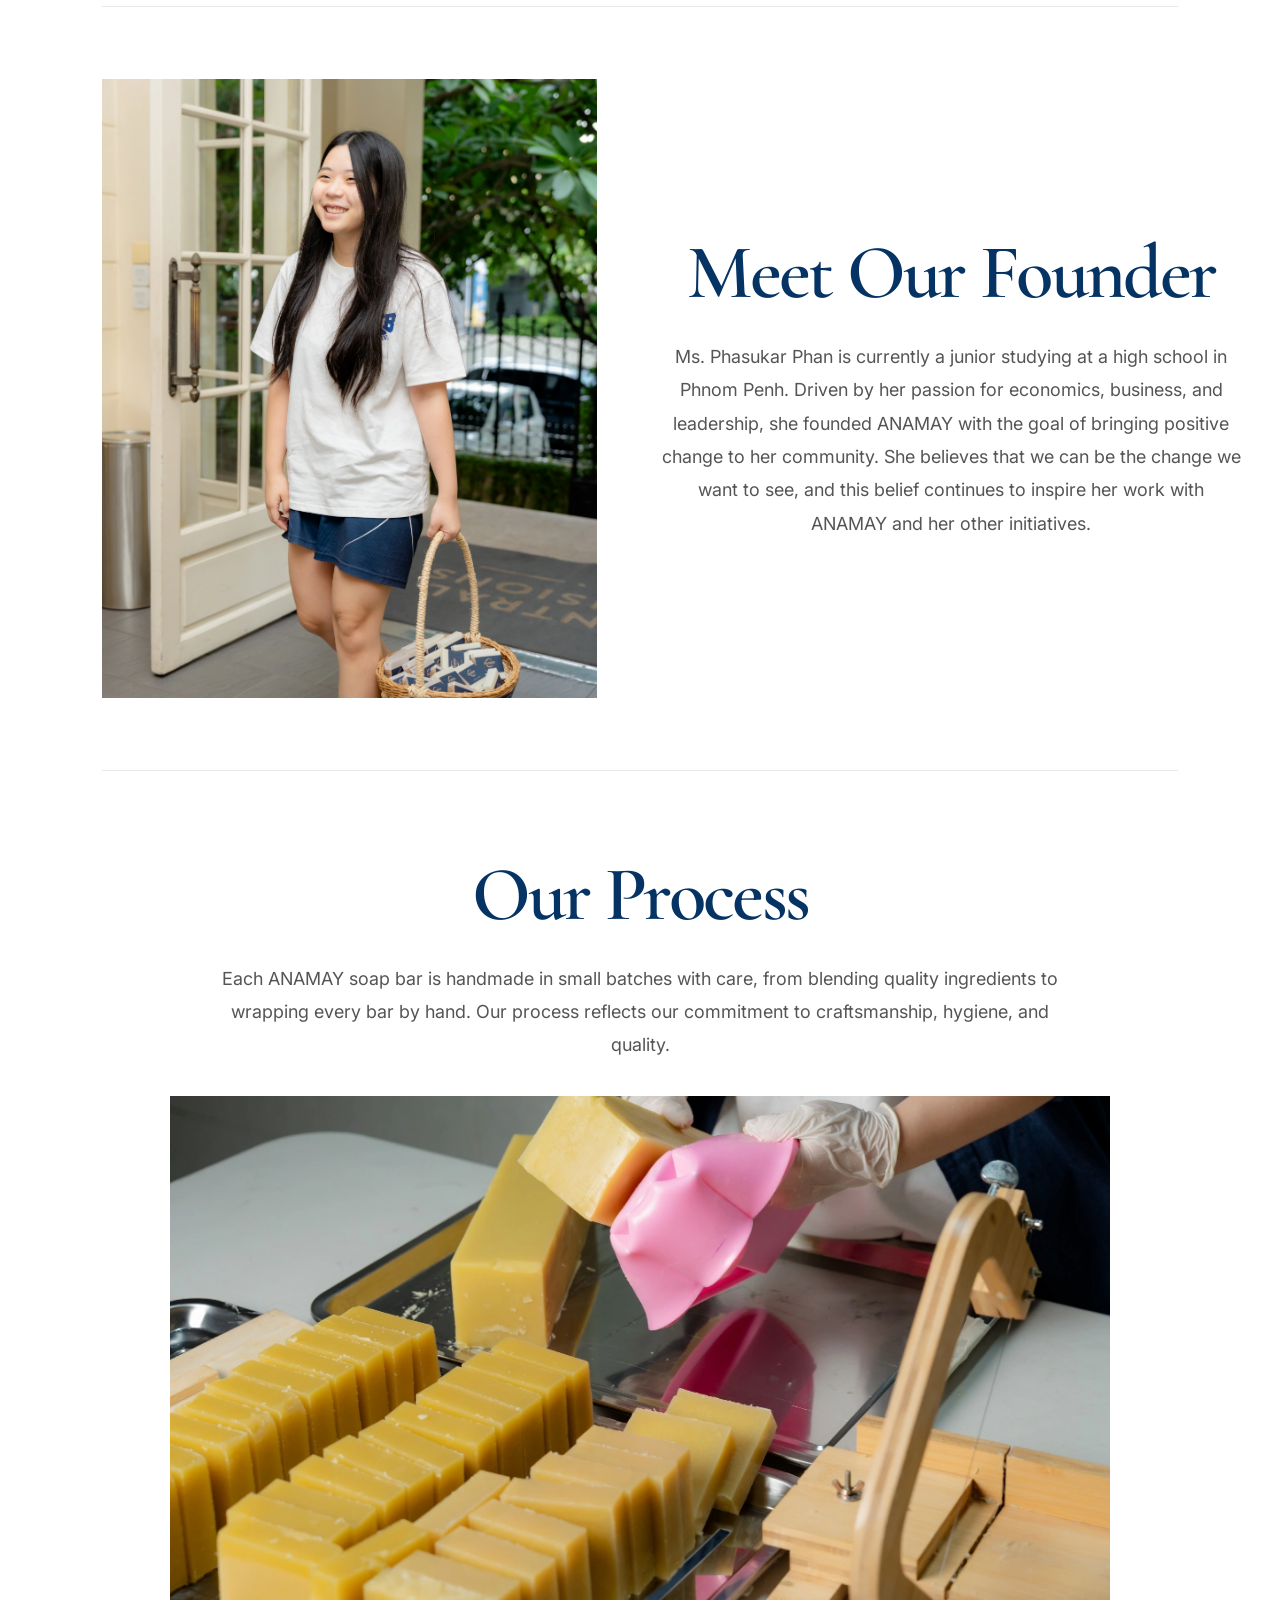
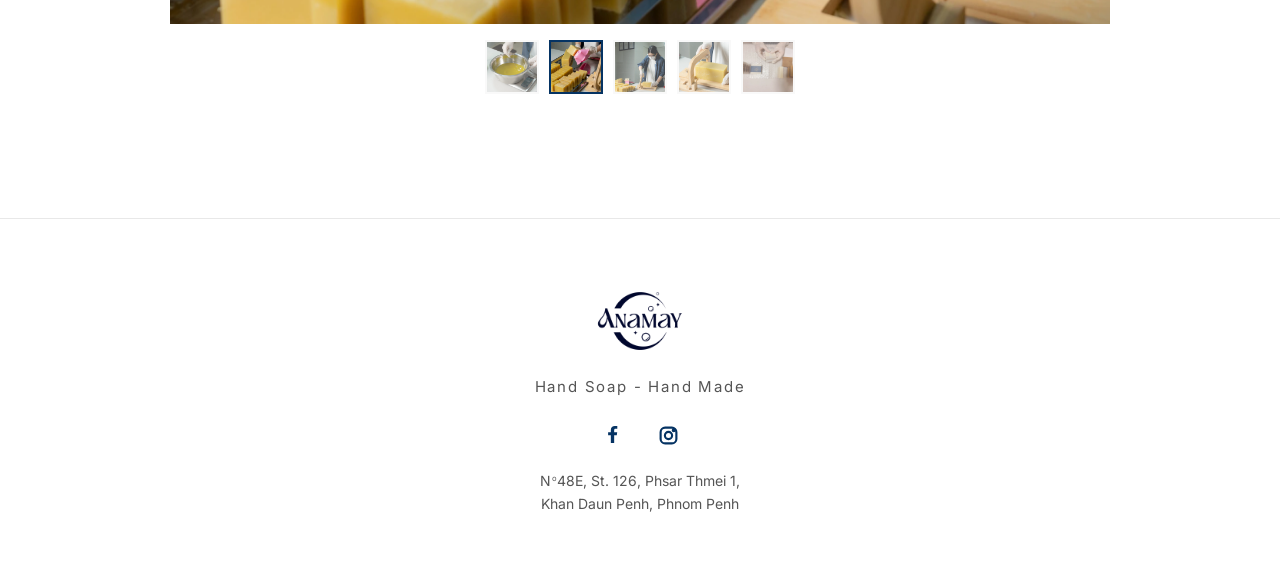
==== commit d94774b1: "Added Video and Refactor Image and CSS" ====
--- a/about-us/index.html
+++ b/about-us/index.html
@@ -21,7 +21,7 @@
       </svg>
     </button>
 
-    <a href="../home/" class="site-logo" aria-label="Anamay home">
+    <a href="../" class="site-logo" aria-label="Anamay home">
       <img src="../images/anamay-logo.png" alt="Anamay logo" />
     </a>
 
@@ -40,7 +40,7 @@
   <aside class="side-menu" id="sideMenu">
     <button class="close-menu" id="closeMenu" aria-label="Close menu">&times;</button>
     <nav>
-      <a href="../home/">Home</a>
+      <a href="../">Home</a>
       <a href="../about-us/">About Us</a>
       <a href="../our-journey/">Our Journey</a>
       <a href="../our-impact/">Our Impact</a>
@@ -58,7 +58,14 @@
         </p>
         <p>
           All profits from its sales are dedicated to build sanitary toilet facilities in underserved communities in rural Cambodia. ANAMAY combines hygiene, sustainability, women empowerment, and community support into a single business model that serves both commercial and social purposes.
+        <br><br>
         </p>
+      </div>
+      <div class="brand-video-wrap">
+        <video controls playsinline preload="metadata" poster="../images/process-3.webp">
+          <source src="../videos/our-product.mp4" type="video/mp4" />
+          Your browser does not support the video tag.
+        </video>
       </div>
     </section>
 
@@ -79,7 +86,7 @@
     </section>
     <section class="founder-section">
       <div class="founder-image">
-        <img src="../images/founder-ms-phasukar-phan.jpg" alt="Ms. Phasukar Phan, Founder of ANAMAY" />
+        <img src="../images/founder-ms-phasukar-phan.webp" alt="Ms. Phasukar Phan, Founder of ANAMAY" />
       </div>
 
       <div class="founder-content">
@@ -100,24 +107,24 @@
 
       <div class="gallery process-gallery" data-gallery>
         <div class="main-image-wrap">
-          <img class="main-gallery-image" src="../images/process-1.jpg" alt="Anamay handmade soap making process" />
+          <img class="main-gallery-image" src="../images/process-1.webp" alt="Anamay handmade soap making process" />
         </div>
 
         <div class="thumbnail-row" aria-label="Choose process image">
-          <button class="thumbnail is-active" data-index="0" data-image="../images/process-1.jpg" aria-label="Process image 1">
-            <img src="../images/process-1.jpg" alt="Process thumbnail 1" />
+          <button class="thumbnail is-active" data-index="0" data-image="../images/process-1.webp" aria-label="Process image 1">
+            <img src="../images/process-1.webp" alt="Process thumbnail 1" />
           </button>
-          <button class="thumbnail" data-index="1" data-image="../images/process-5.jpg" aria-label="Process image 2">
-            <img src="../images/process-5.jpg" alt="Process thumbnail 2" />
+          <button class="thumbnail" data-index="1" data-image="../images/process-5.webp" aria-label="Process image 2">
+            <img src="../images/process-5.webp" alt="Process thumbnail 2" />
           </button>
-          <button class="thumbnail" data-index="2" data-image="../images/process-3.jpg" aria-label="Process image 3">
-            <img src="../images/process-3.jpg" alt="Process thumbnail 3" />
+          <button class="thumbnail" data-index="2" data-image="../images/process-3.webp" aria-label="Process image 3">
+            <img src="../images/process-3.webp" alt="Process thumbnail 3" />
           </button>
-          <button class="thumbnail" data-index="3" data-image="../images/process-4.jpg" aria-label="Process image 4">
-            <img src="../images/process-4.jpg" alt="Process thumbnail 4" />
+          <button class="thumbnail" data-index="3" data-image="../images/process-4.webp" aria-label="Process image 4">
+            <img src="../images/process-4.webp" alt="Process thumbnail 4" />
           </button>
-          <button class="thumbnail" data-index="3" data-image="../images/process-6.jpeg" aria-label="Process image 4">
-            <img src="../images/process-6.jpeg" alt="Process thumbnail 5" />
+          <button class="thumbnail" data-index="3" data-image="../images/process-6.webp" aria-label="Process image 4">
+            <img src="../images/process-6.webp" alt="Process thumbnail 5" />
           </button>
         </div>
       </div>
--- a/styles.css
+++ b/styles.css
@@ -5,7 +5,28 @@
   --muted: #555555;
   --border: #e8e8e8;
   --soft: #f8f8f8;
-}
+  --heading-font: "Cormorant Garamond", serif;
+  --body-font: "Inter", Arial, sans-serif;
+  --section-max: 980px;
+  --wide-section-max: 1120px;
+  --text-max: 850px;
+  --section-padding-top: 88px;
+  --section-padding-bottom: 72px;
+  --mobile-section-padding-top: 62px;
+  --mobile-section-padding-bottom: 54px;
+  --section-title-size: clamp(56px, 6vw, 96px);
+  --mobile-section-title-size: clamp(42px, 11vw, 64px);
+  --section-text-size: 18px;
+  --mobile-section-text-size: 16px;
+  --section-text-line-height: 1.85;
+  --mobile-section-text-line-height: 1.7;
+  --title-text-gap: 30px;
+  --mobile-title-text-gap: 24px;
+}
+
+/* =========================
+   BASE
+========================= */
 
 * {
   box-sizing: border-box;
@@ -19,7 +40,7 @@
   margin: 0;
   background: var(--white);
   color: var(--text);
-  font-family: "Inter", Arial, sans-serif;
+  font-family: var(--body-font);
 }
 
 img {
@@ -27,7 +48,10 @@
   display: block;
 }
 
-/* SHARED HEADER */
+/* =========================
+   SHARED HEADER
+========================= */
+
 .site-header {
   height: 120px;
   background: var(--white);
@@ -76,7 +100,12 @@
   stroke-linecap: round;
 }
 
+/* =========================
+   SEARCH
+========================= */
+
 .header-search {
+  position: relative;
   display: flex;
   align-items: center;
   gap: 10px;
@@ -97,11 +126,6 @@
   width: 210px;
   opacity: 1;
   padding: 8px 4px;
-}
-
-/* PRODUCT SEARCH */
-.header-search {
-  position: relative;
 }
 
 .search-results {
@@ -146,7 +170,7 @@
 .search-result-item strong {
   display: block;
   color: var(--brand-blue);
-  font-family: "Cormorant Garamond", serif;
+  font-family: var(--heading-font);
   font-size: 20px;
   line-height: 1;
   font-weight: 600;
@@ -166,13 +190,9 @@
   text-align: left;
 }
 
-@media (max-width: 900px) {
-  .search-results {
-    width: min(310px, 82vw);
-    top: 46px;
-  }
-}
-
+/* =========================
+   SIDE MENU
+========================= */
 
 .side-menu {
   position: fixed;
@@ -210,8 +230,15 @@
 .side-menu a {
   color: var(--brand-blue);
   text-decoration: none;
-  font-family: "Cormorant Garamond", serif;
+  font-family: var(--heading-font);
   font-size: 32px;
+}
+
+.home-page .side-menu a[href="../home/"],
+.about-us-page .side-menu a[href="../about-us/"],
+.our-journey-page .side-menu a[href="../our-journey/"],
+.our-impact-page .side-menu a[href="../our-impact/"] {
+  font-weight: 700;
 }
 
 .menu-backdrop {
@@ -229,7 +256,106 @@
   pointer-events: auto;
 }
 
-/* HOME */
+/* =========================
+   SHARED TYPOGRAPHY
+========================= */
+
+.section-title,
+.about-section h1,
+.process-section h2,
+.impact-section h1,
+.impact-section h2,
+.brand-video-copy h2,
+.founder-content h2,
+.journey-clean-block h2 {
+  margin: 0;
+  color: var(--brand-blue);
+  font-family: var(--heading-font);
+  font-size: var(--section-title-size);
+  line-height: 0.95;
+  font-weight: 600;
+  letter-spacing: -0.035em;
+}
+
+.section-text,
+.text-block p,
+.info-card p,
+.impact-text p,
+.brand-video-copy p,
+.founder-content p,
+.journey-clean-block p {
+  color: var(--muted);
+  font-size: var(--section-text-size);
+  line-height: var(--section-text-line-height);
+}
+
+.text-block p,
+.impact-text p,
+.journey-clean-block p {
+  margin: 0 0 18px;
+}
+
+.text-block p:last-child,
+.impact-text p:last-child,
+.journey-clean-block p:last-child {
+  margin-bottom: 0;
+}
+
+.narrow {
+  max-width: var(--text-max);
+  margin-left: auto;
+  margin-right: auto;
+}
+
+.center-text {
+  text-align: center;
+}
+
+/* =========================
+   SHARED CONTENT PAGE LAYOUT
+========================= */
+
+.about-page,
+.impact-page {
+  padding: 0 8vw 120px;
+}
+
+.about-section,
+.process-section,
+.impact-section,
+.brand-video-section {
+  max-width: var(--section-max);
+  margin: 0 auto;
+  padding-top: var(--section-padding-top);
+  text-align: center;
+}
+
+.about-section,
+.brand-video-section,
+.founder-section,
+.mission-vision-section,
+.process-section {
+  padding-bottom: var(--section-padding-bottom);
+  border-bottom: 1px solid var(--border);
+}
+
+.about-us-page .about-section,
+.our-impact-page .impact-section {
+  padding-top: 92px;
+}
+
+.about-section .text-block,
+.process-intro,
+.impact-text,
+.brand-video-copy p {
+  max-width: var(--text-max);
+  margin: var(--title-text-gap) auto 0;
+}
+
+/* =========================
+   HOME
+========================= */
+
 .hero {
   min-height: calc(100vh - 120px);
   display: grid;
@@ -256,7 +382,7 @@
 .hero h1 {
   margin: 0;
   color: var(--brand-blue);
-  font-family: "Cormorant Garamond", serif;
+  font-family: var(--heading-font);
   font-size: clamp(64px, 6.8vw, 124px);
   line-height: 0.94;
   font-weight: 600;
@@ -276,6 +402,9 @@
   display: inline-flex;
   align-items: center;
   justify-content: center;
+  width: fit-content;
+  min-height: 56px;
+  padding: 0 34px;
   background: var(--brand-blue);
   color: var(--white);
   text-decoration: none;
@@ -283,9 +412,6 @@
   letter-spacing: 0.08em;
   font-size: 13px;
   font-weight: 700;
-  min-height: 56px;
-  padding: 0 34px;
-  width: fit-content;
   transition: opacity 0.2s ease;
 }
 
@@ -315,7 +441,7 @@
   margin: 0 0 58px;
   color: var(--brand-blue);
   text-align: center;
-  font-family: "Cormorant Garamond", serif;
+  font-family: var(--heading-font);
   font-size: 46px;
   font-weight: 500;
 }
@@ -354,7 +480,7 @@
 
 .product-card h3 {
   margin: 0 0 10px;
-  font-family: "Cormorant Garamond", serif;
+  font-family: var(--heading-font);
   font-size: 24px;
   color: var(--text);
   font-weight: 500;
@@ -373,70 +499,15 @@
   font-size: 12px;
 }
 
-/* CLEAN CONTENT PAGES */
-.about-page,
-.impact-page {
-  padding: 0 8vw 120px;
-}
-
-.about-section,
-.process-section,
-.impact-section {
-  max-width: 980px;
-  margin: 0 auto;
-  padding-top: 88px;
-  text-align: center;
-}
-
-.about-section h1,
-.process-section h2,
-.impact-section h1,
-.impact-section h2,
-.journey-clean-block h2 {
-  margin: 0;
-  color: var(--brand-blue);
-  font-family: "Cormorant Garamond", serif;
-  font-size: clamp(56px, 6vw, 96px);
-  line-height: 0.95;
-  font-weight: 600;
-  letter-spacing: -0.035em;
-  text-align: center;
-}
-
-.text-block p,
-.info-card p,
-.impact-text p,
-.journey-clean-block p {
-  color: var(--muted);
-  font-size: 18px;
-  line-height: 1.85;
-}
-
-.text-block p,
-.impact-text p,
-.journey-clean-block p {
-  margin: 0 0 18px;
-}
-
-.narrow {
-  max-width: 850px;
-  margin-left: auto;
-  margin-right: auto;
-}
-
-.center-text {
-  text-align: center;
-}
-
-.about-section .text-block {
-  margin-top: 30px;
-}
+/* =========================
+   MISSION / VISION
+========================= */
 
 .mission-vision-section {
   display: grid;
   grid-template-columns: repeat(2, minmax(0, 1fr));
   gap: 28px;
-  padding-top: 70px;
+  padding-top: 72px;
 }
 
 .info-card {
@@ -449,7 +520,7 @@
 .info-card h2 {
   margin: 0 0 18px;
   color: var(--brand-blue);
-  font-family: "Cormorant Garamond", serif;
+  font-family: var(--heading-font);
   font-size: clamp(34px, 3.2vw, 52px);
   line-height: 1;
   font-weight: 600;
@@ -459,53 +530,82 @@
   margin: 0;
 }
 
-.process-intro,
-.impact-text {
-  max-width: 860px;
-  margin: 26px auto 34px;
-}
-
-.journey-page {
-  min-height: calc(100vh - 120px);
-}
-
-.journey-clean-section {
-  max-width: 980px;
+/* =========================
+   MEET OUR FOUNDER
+========================= */
+
+.founder-section {
+  max-width: var(--wide-section-max);
   margin: 0 auto;
-  padding: 82px 0 120px;
+  padding-top: 72px;
+  display: grid;
+  grid-template-columns: 46% 54%;
+  gap: 64px;
+  align-items: center;
+}
+
+.founder-image {
+  width: 100%;
+  aspect-ratio: 4 / 5;
+  overflow: hidden;
+  background: var(--soft);
+}
+
+.founder-image img {
+  width: 100%;
+  height: 100%;
+  object-fit: cover;
+  object-position: center;
+}
+
+.founder-content {
+  width: 100%;
+  max-width: 640px;
+  justify-self: center;
+  align-self: center;
   text-align: center;
 }
 
-.journey-clean-block {
-  max-width: 860px;
-  margin: 0 auto 54px;
-  padding-bottom: 54px;
-  border-bottom: 1px solid var(--border);
+.founder-content h2 {
+  white-space: nowrap;
   text-align: center;
 }
 
-.journey-clean-block:last-child {
-  margin-bottom: 0;
-  padding-bottom: 0;
-  border-bottom: 0;
-}
-
-.journey-clean-block h2 {
-  margin-bottom: 18px;
-  font-size: clamp(38px, 4vw, 62px);
-}
-
-.journey-clean-block p {
-  margin: 0;
-}
-
-.impact-section-divider {
-  margin-top: 86px;
-  padding-top: 86px;
-  border-top: 1px solid var(--border);
-}
-
-/* SHARED GALLERIES */
+.founder-content p {
+  max-width: 640px;
+  margin: var(--title-text-gap) auto 0;
+  text-align: center;
+}
+
+/* =========================
+   ABOUT VIDEO / OUR PRODUCTS
+========================= */
+
+.brand-video-section {
+  padding-top: 72px;
+}
+
+.brand-video-copy p {
+  margin-bottom: 36px;
+}
+
+.brand-video-wrap {
+  width: 100%;
+  background: var(--soft);
+  overflow: hidden;
+}
+
+.brand-video-wrap video {
+  width: 100%;
+  display: block;
+  aspect-ratio: 16 / 9;
+  object-fit: cover;
+}
+
+/* =========================
+   SHARED GALLERIES
+========================= */
+
 .gallery {
   max-width: 940px;
   margin: 0 auto;
@@ -565,14 +665,85 @@
   opacity: 1;
 }
 
-/* PRODUCT DETAIL */
+/* =========================
+   OUR PROCESS
+========================= */
+
+.process-section {
+  padding-bottom: 0;
+  border-bottom: 0;
+}
+
+.process-intro {
+  margin-bottom: 34px;
+}
+
+/* =========================
+   OUR JOURNEY PAGE
+========================= */
+
+.journey-page {
+  min-height: calc(100vh - 120px);
+}
+
+.journey-clean-section {
+  max-width: var(--section-max);
+  margin: 0 auto;
+  padding: 82px 0 120px;
+  text-align: center;
+}
+
+.journey-clean-block {
+  max-width: 860px;
+  margin: 0 auto 54px;
+  padding-bottom: 54px;
+  border-bottom: 1px solid var(--border);
+  text-align: center;
+}
+
+.journey-clean-block:last-child {
+  margin-bottom: 0;
+  padding-bottom: 0;
+  border-bottom: 0;
+}
+
+.journey-clean-block h2 {
+  font-size: clamp(38px, 4vw, 62px);
+}
+
+.journey-clean-block p {
+  margin: var(--title-text-gap) auto 0;
+}
+
+.our-journey-page .journey-awareness-gallery {
+  margin-top: 38px;
+}
+
+.our-journey-page .journey-awareness-gallery .main-image-wrap {
+  aspect-ratio: 16 / 9;
+}
+
+/* =========================
+   OUR IMPACT PAGE
+========================= */
+
+.impact-section-divider {
+  margin-top: 86px;
+  padding-top: 86px;
+  border-top: 1px solid var(--border);
+}
+
+/* =========================
+   PRODUCT DETAIL
+========================= */
+
 .product-page {
   min-height: calc(100vh - 120px);
   display: grid;
   grid-template-columns: 52% 48%;
   align-items: center;
   gap: 6vw;
-  padding: 70px 8vw;
+  padding: 88px 8vw 96px;
 }
 
 .product-gallery {
@@ -604,11 +775,16 @@
 .product-info h1 {
   margin: 0 0 22px;
   color: var(--brand-blue);
-  font-family: "Cormorant Garamond", serif;
+  font-family: var(--heading-font);
   font-size: clamp(58px, 7vw, 112px);
   line-height: 0.95;
   font-weight: 600;
   letter-spacing: -0.035em;
+}
+
+.turmeric-page .product-info h1,
+.jasmine-page .product-info h1 {
+  max-width: 620px;
 }
 
 .product-detail-price {
@@ -671,22 +847,25 @@
   color: var(--white);
 }
 
-/* SHARED SOCIAL ICONS */
+/* =========================
+   SHARED SOCIAL ICONS
+========================= */
+
 .social-links,
 .inquiry-icons {
   display: flex;
-  justify-content: center;
   align-items: center;
   gap: 22px;
+}
+
+.social-links {
+  justify-content: center;
+  margin-bottom: 18px;
 }
 
 .inquiry-icons {
   justify-content: flex-start;
   gap: 18px;
-}
-
-.social-links {
-  margin-bottom: 18px;
 }
 
 .social-links a,
@@ -711,7 +890,8 @@
   transform: translateY(-2px);
 }
 
-.facebook-icon path {
+.facebook-icon path,
+.telegram-icon path {
   fill: currentColor;
 }
 
@@ -732,11 +912,10 @@
   transform: translateY(-1px);
 }
 
-.telegram-icon path {
-  fill: currentColor;
-}
-
-/* SHARED FOOTER */
+/* =========================
+   SHARED FOOTER
+========================= */
+
 .site-footer {
   border-top: 1px solid var(--border);
   padding: 54px 24px 58px;
@@ -770,7 +949,10 @@
   margin-left: 1px;
 }
 
-/* MOBILE */
+/* =========================
+   MOBILE
+========================= */
+
 @media (max-width: 900px) {
   .site-header {
     height: 96px;
@@ -790,6 +972,11 @@
     width: 135px;
   }
 
+  .search-results {
+    width: min(310px, 82vw);
+    top: 46px;
+  }
+
   .hero {
     min-height: auto;
     grid-template-columns: 1fr;
@@ -831,51 +1018,101 @@
 
   .about-section,
   .process-section,
-  .impact-section {
-    padding-top: 62px;
+  .impact-section,
+  .brand-video-section {
+    padding-top: var(--mobile-section-padding-top);
+  }
+
+  .about-us-page .about-section,
+  .our-impact-page .impact-section {
+    padding-top: 64px;
+  }
+
+  .about-section,
+  .brand-video-section,
+  .founder-section,
+  .mission-vision-section,
+  .process-section {
+    padding-bottom: var(--mobile-section-padding-bottom);
   }
 
   .about-section h1,
   .process-section h2,
   .impact-section h1,
-  .impact-section h2 {
-    font-size: clamp(42px, 11vw, 64px);
+  .impact-section h2,
+  .brand-video-copy h2,
+  .founder-content h2,
+  .journey-clean-block h2 {
+    font-size: var(--mobile-section-title-size);
+    line-height: 0.95;
   }
 
   .text-block p,
   .info-card p,
   .impact-text p,
+  .brand-video-copy p,
+  .founder-content p,
   .journey-clean-block p {
-    font-size: 16px;
+    font-size: var(--mobile-section-text-size);
+    line-height: var(--mobile-section-text-line-height);
+  }
+
+  .about-section .text-block,
+  .process-intro,
+  .impact-text,
+  .brand-video-copy p,
+  .journey-clean-block p {
+    margin-top: var(--mobile-title-text-gap);
   }
 
   .mission-vision-section {
     grid-template-columns: 1fr;
     gap: 18px;
-    padding-top: 48px;
+    padding-top: 54px;
   }
 
   .info-card {
     padding: 28px 24px 32px;
   }
 
-  .journey-clean-section {
-    padding-top: 58px;
-    padding-bottom: 86px;
-  }
-
-  .journey-clean-block {
-    padding-bottom: 42px;
-    margin-bottom: 42px;
-  }
-
-  .journey-clean-block h2 {
-    font-size: clamp(34px, 10vw, 48px);
-  }
-
-  .impact-section-divider {
-    margin-top: 58px;
-    padding-top: 58px;
+  .founder-section {
+    margin-top: 0;
+    grid-template-columns: 1fr;
+    gap: 28px;
+  }
+
+  .founder-content {
+    order: 1;
+    width: 100%;
+    max-width: 100%;
+    justify-self: center;
+    text-align: center;
+  }
+
+  .founder-content h2 {
+    white-space: normal;
+    text-align: center;
+  }
+
+  .founder-content p {
+    margin: var(--mobile-title-text-gap) auto 0;
+    max-width: 100%;
+    text-align: center;
+  }
+
+  .founder-image {
+    order: 2;
+    width: 82%;
+    max-width: 360px;
+    margin: 0 auto;
+  }
+
+  .brand-video-copy p {
+    margin-bottom: 28px;
+  }
+
+  .brand-video-wrap video {
+    aspect-ratio: 16 / 9;
   }
 
   .main-image-wrap {
@@ -892,125 +1129,6 @@
     height: 52px;
   }
 
-  .product-page {
-    grid-template-columns: 1fr;
-    gap: 44px;
-    padding: 30px 22px 70px;
-  }
-
-  .product-main-wrap {
-    width: 100%;
-    aspect-ratio: 4 / 5;
-  }
-
-  .product-gallery .thumbnail-row {
-    width: 100%;
-  }
-
-  .product-info {
-    max-width: none;
-  }
-
-  .product-info h1 {
-    font-size: clamp(52px, 15vw, 76px);
-  }
-
-  .product-detail-price {
-    margin-bottom: 34px;
-  }
-
-  .footer-logo {
-    width: 175px;
-    height: 88px;
-  }
-}
-
-
-/* PAGE-SPECIFIC REFINEMENTS FOR GITHUB READY VERSION */
-.home-page .side-menu a[href="../home/"],
-.about-us-page .side-menu a[href="../about-us/"],
-.our-journey-page .side-menu a[href="../our-journey/"],
-.our-impact-page .side-menu a[href="../our-impact/"] {
-  font-weight: 700;
-}
-
-.about-us-page .about-section {
-  padding-top: 92px;
-}
-
-.our-journey-page .journey-clean-section {
-  max-width: 980px;
-}
-
-.our-journey-page .journey-clean-block h2,
-.our-impact-page .impact-section h1,
-.our-impact-page .impact-section h2 {
-  color: var(--brand-blue);
-}
-
-.our-impact-page .impact-section {
-  padding-top: 92px;
-}
-
-.product-detail-page .site-header {
-  position: sticky;
-}
-
-.product-detail-page .product-page {
-  padding-top: 88px;
-  padding-bottom: 96px;
-}
-
-.turmeric-page .product-info h1,
-.jasmine-page .product-info h1 {
-  max-width: 620px;
-}
-
-@media (max-width: 900px) {
-  .product-detail-page .product-page {
-    padding-top: 38px;
-  }
-
-  .about-us-page .about-section,
-  .our-impact-page .impact-section {
-    padding-top: 64px;
-  }
-}
-
-
-/* JOURNEY AWARENESS SECTION */
-.our-journey-page .journey-awareness-gallery {
-  margin-top: 38px;
-}
-
-.our-journey-page .journey-awareness-gallery .main-image-wrap {
-  aspect-ratio: 16 / 9;
-}
-
-.our-journey-page .journey-clean-block h2 {
-  font-size: clamp(38px, 4vw, 62px);
-}
-
-.our-journey-page .journey-clean-block p {
-  font-size: 18px;
-  line-height: 1.85;
-}
-
-@media (max-width: 900px) {
-  .our-journey-page .journey-awareness-gallery {
-    margin-top: 30px;
-  }
-
-  .our-journey-page .journey-awareness-gallery .main-image-wrap {
-    aspect-ratio: 4 / 5;
-  }
-
-  .our-journey-page .journey-clean-block p {
-    font-size: 16px;
-  }
-}
-@media (max-width: 900px) {
-  /* Show full image and remove empty space under slideshow photos */
   .impact-gallery .main-image-wrap,
   .process-gallery .main-image-wrap,
   .our-journey-page .journey-awareness-gallery .main-image-wrap {
@@ -1030,100 +1148,74 @@
     object-fit: contain;
   }
 
-  /* Center thumbnails on mobile */
   .impact-gallery .thumbnail-row,
   .process-gallery .thumbnail-row,
   .our-journey-page .journey-awareness-gallery .thumbnail-row {
     justify-content: center;
   }
-}
-/* MEET OUR FOUNDER */
-.founder-section {
-  max-width: 1120px;
-  margin: 86px auto 0;
-  display: grid;
-  grid-template-columns: 46% 54%;
-  gap: 64px;
-  align-items: center;
-}
-
-.founder-image {
-  width: 100%;
-  aspect-ratio: 4 / 5;
-  overflow: hidden;
-  background: var(--soft);
-}
-
-.founder-image img {
-  width: 100%;
-  height: 100%;
-  object-fit: cover;
-  object-position: center;
-}
-
-.founder-content {
-  width: 100%;
-  max-width: 700px;
-  justify-self: center;
-  align-self: center;
-  text-align: left;
-}
-
-.founder-content h2 {
-  margin: 0 0 24px;
-  color: var(--brand-blue);
-  font-family: "Cormorant Garamond", serif;
-  font-size: clamp(52px, 4.5vw, 76px);
-  line-height: 1;
-  font-weight: 600;
-  letter-spacing: -0.035em;
-  white-space: nowrap;
-  text-align: left;
-}
-
-.founder-content p {
-  margin: 0;
-  color: var(--muted);
-  font-size: 18px;
-  line-height: 1.85;
-  max-width: 640px;
-  text-align: left;
-}
-/* MOBILE */
+
+  .journey-clean-section {
+    padding-top: 58px;
+    padding-bottom: 86px;
+  }
+
+  .journey-clean-block {
+    padding-bottom: 42px;
+    margin-bottom: 42px;
+  }
+
+  .journey-clean-block h2 {
+    font-size: clamp(34px, 10vw, 48px);
+  }
+
+  .our-journey-page .journey-awareness-gallery {
+    margin-top: 30px;
+  }
+
+  .impact-section-divider {
+    margin-top: 58px;
+    padding-top: 58px;
+  }
+
+  .product-page {
+    grid-template-columns: 1fr;
+    gap: 44px;
+    padding: 38px 22px 70px;
+  }
+
+  .product-main-wrap {
+    width: 100%;
+    aspect-ratio: 4 / 5;
+  }
+
+  .product-gallery .thumbnail-row {
+    width: 100%;
+  }
+
+  .product-info {
+    max-width: none;
+  }
+
+  .product-info h1 {
+    font-size: clamp(52px, 15vw, 76px);
+  }
+
+  .product-detail-price {
+    margin-bottom: 34px;
+  }
+
+  .footer-logo {
+    width: 175px;
+    height: 88px;
+  }
+}
+/* OUR IMPACT PAGE SPACING FIX */
+.our-impact-page .impact-text {
+  margin-bottom: 46px;
+}
+
 @media (max-width: 900px) {
-  .about-us-page .founder-section {
-    grid-template-columns: 1fr;
-    gap: 28px;
-  }
-
-  .about-us-page .founder-content {
-    order: 1;
-    width: 100%;
-    max-width: 100%;
-    justify-self: center;
-    text-align: center;
-  }
-
-  .about-us-page .founder-content h2 {
-    text-align: center;
-    white-space: normal;
-    font-size: clamp(38px, 10vw, 52px);
-    line-height: 1;
-    margin-bottom: 16px;
-  }
-
-  .about-us-page .founder-content p {
-    margin: 0 auto;
-    max-width: 100%;
-    text-align: center;
-    font-size: 15.5px;
-    line-height: 1.7;
-  }
-
-  .about-us-page .founder-image {
-    order: 2;
-    width: 82%;
-    max-width: 360px;
-    margin: 0 auto;
+  .our-impact-page .impact-text {
+    margin-bottom: 34px;
   }
 }
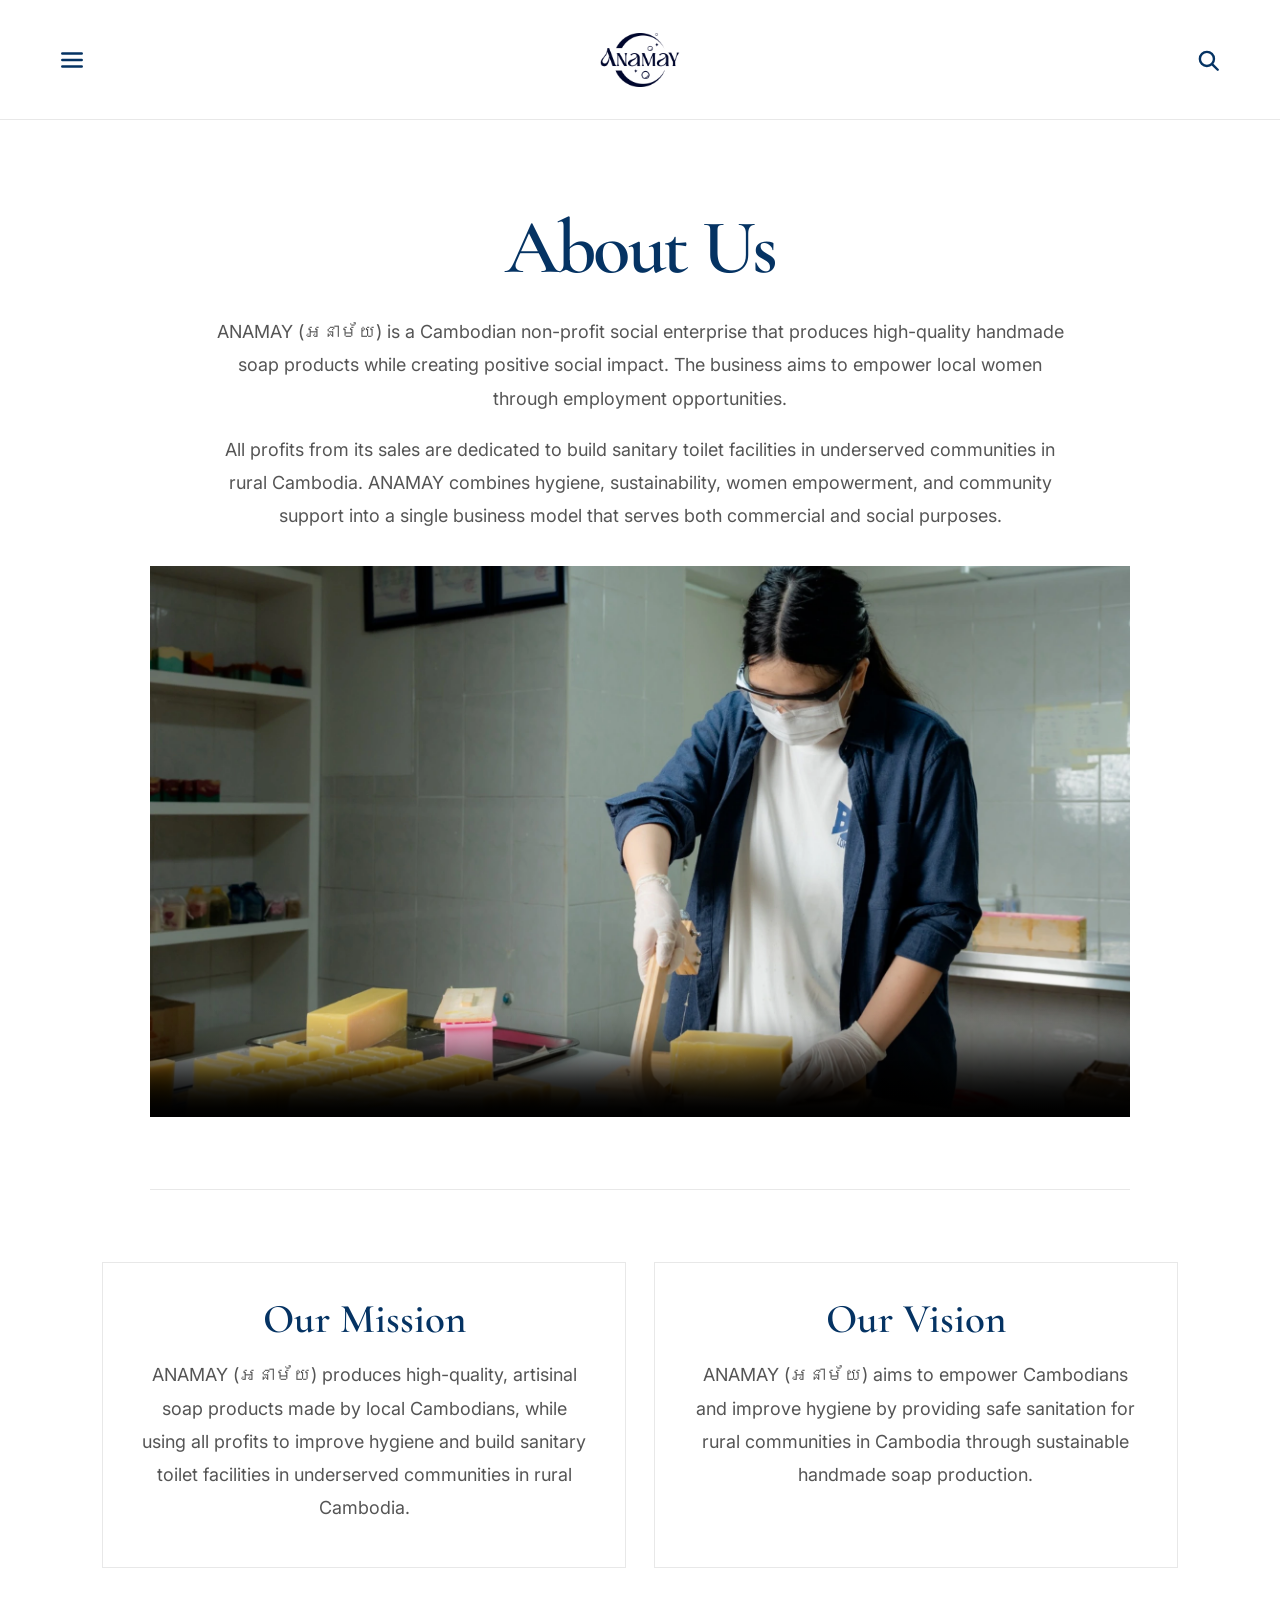
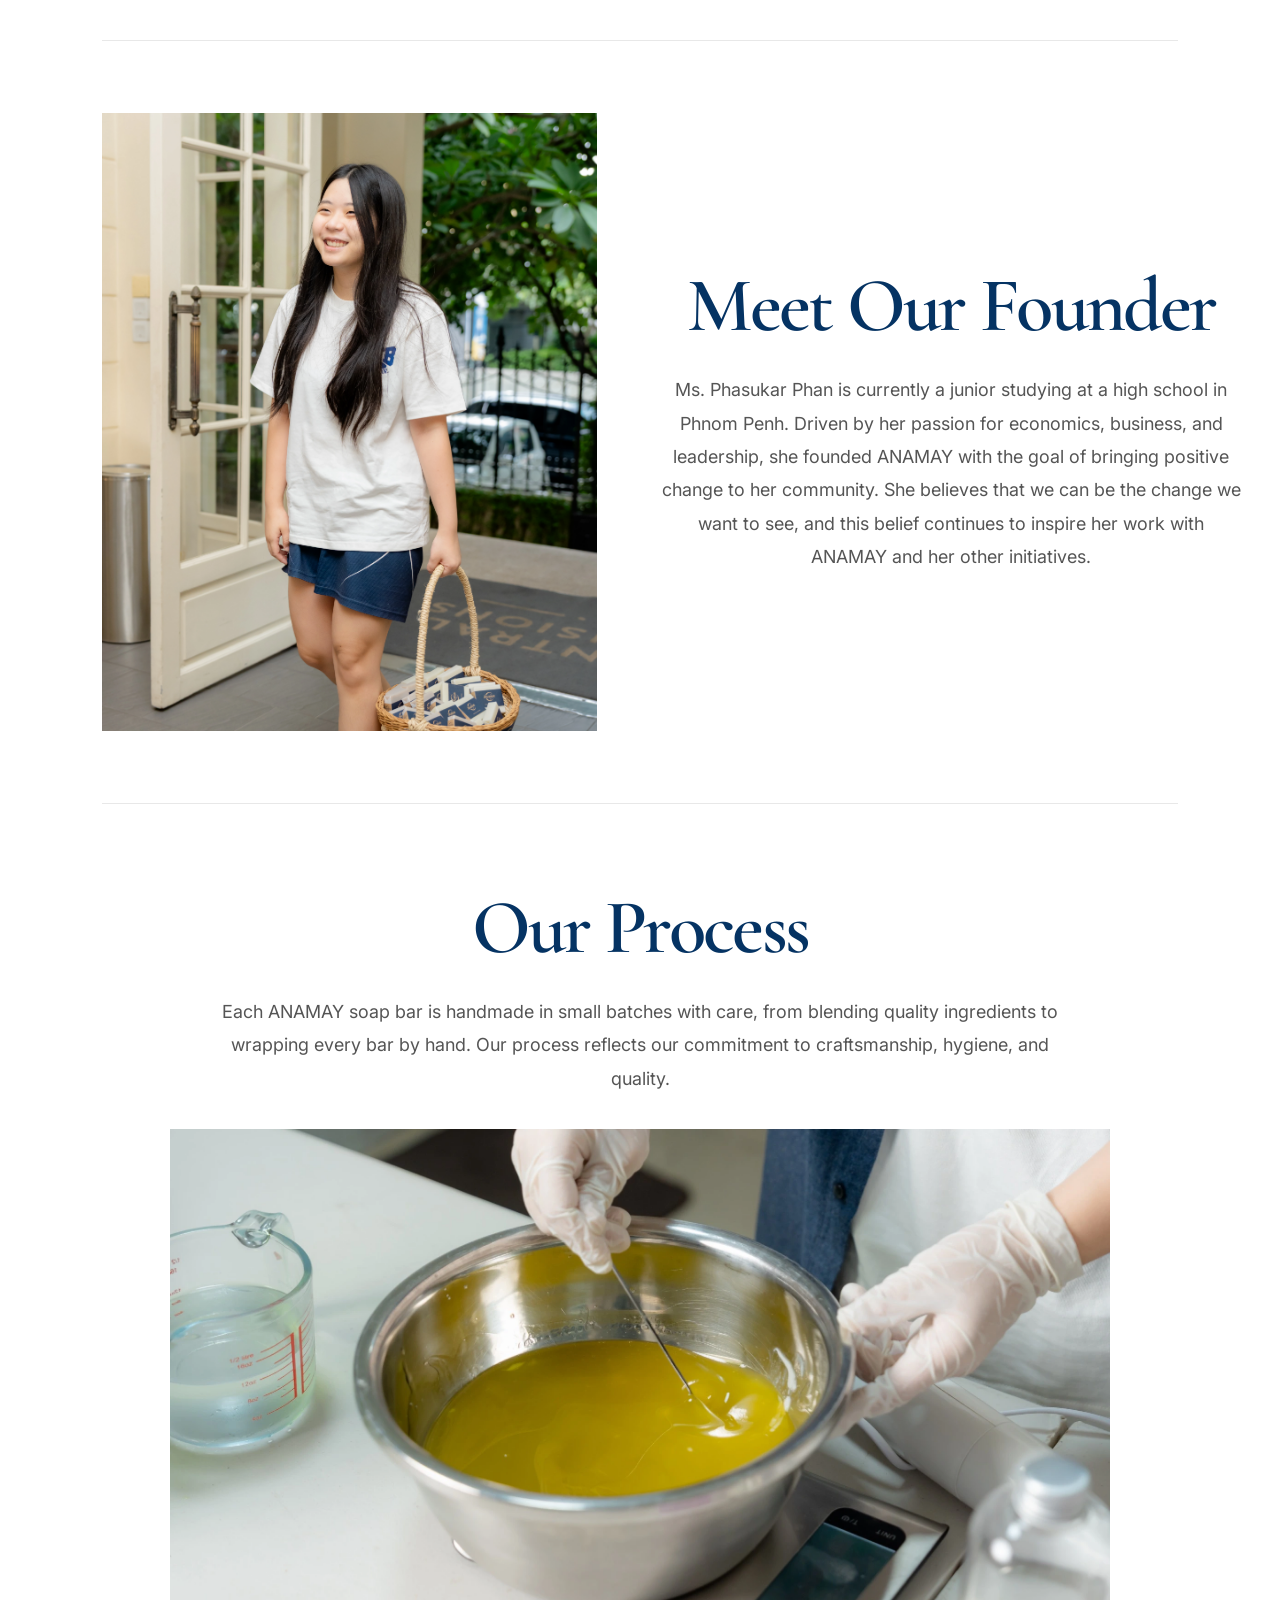
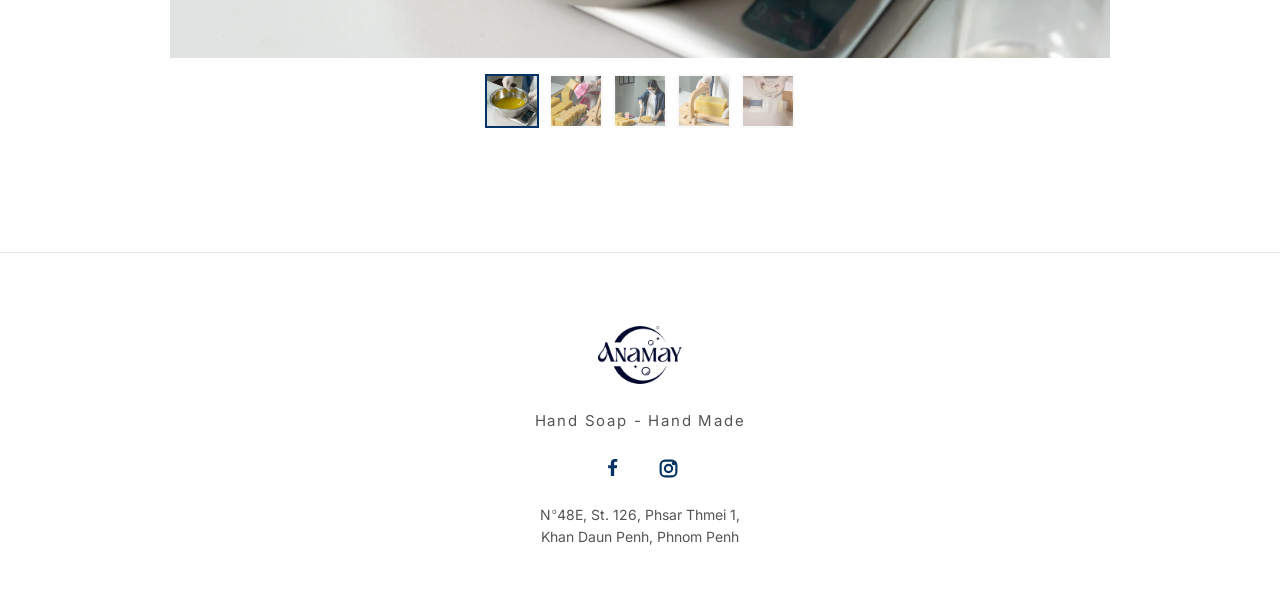
==== commit ea17cea2: "Update index.html" ====
--- a/about-us/index.html
+++ b/about-us/index.html
@@ -73,14 +73,14 @@
       <article class="info-card">
         <h2>Our Mission</h2>
         <p>
-          ANAMAY creates high-quality handmade soap products made by local women, while using part of the profits to build sanitary toilet facilities in underserved communities in rural Cambodia.
+          ANAMAY (អនាម័យ) produces high-quality, artisinal soap products made by local Cambodians, while using all profits to improve hygiene and build sanitary toilet facilities in underserved communities in rural Cambodia.
         </p>
       </article>
 
       <article class="info-card">
         <h2>Our Vision</h2>
         <p>
-          Our aim is to improve hygiene, empower women, and provide safe sanitation for rural communities in Cambodia through sustainable handmade soap production.
+          ANAMAY (អនាម័យ) aims to empower Cambodians and improve hygiene by providing safe sanitation for rural communities in Cambodia through sustainable handmade soap production.
         </p>
       </article>
     </section>
